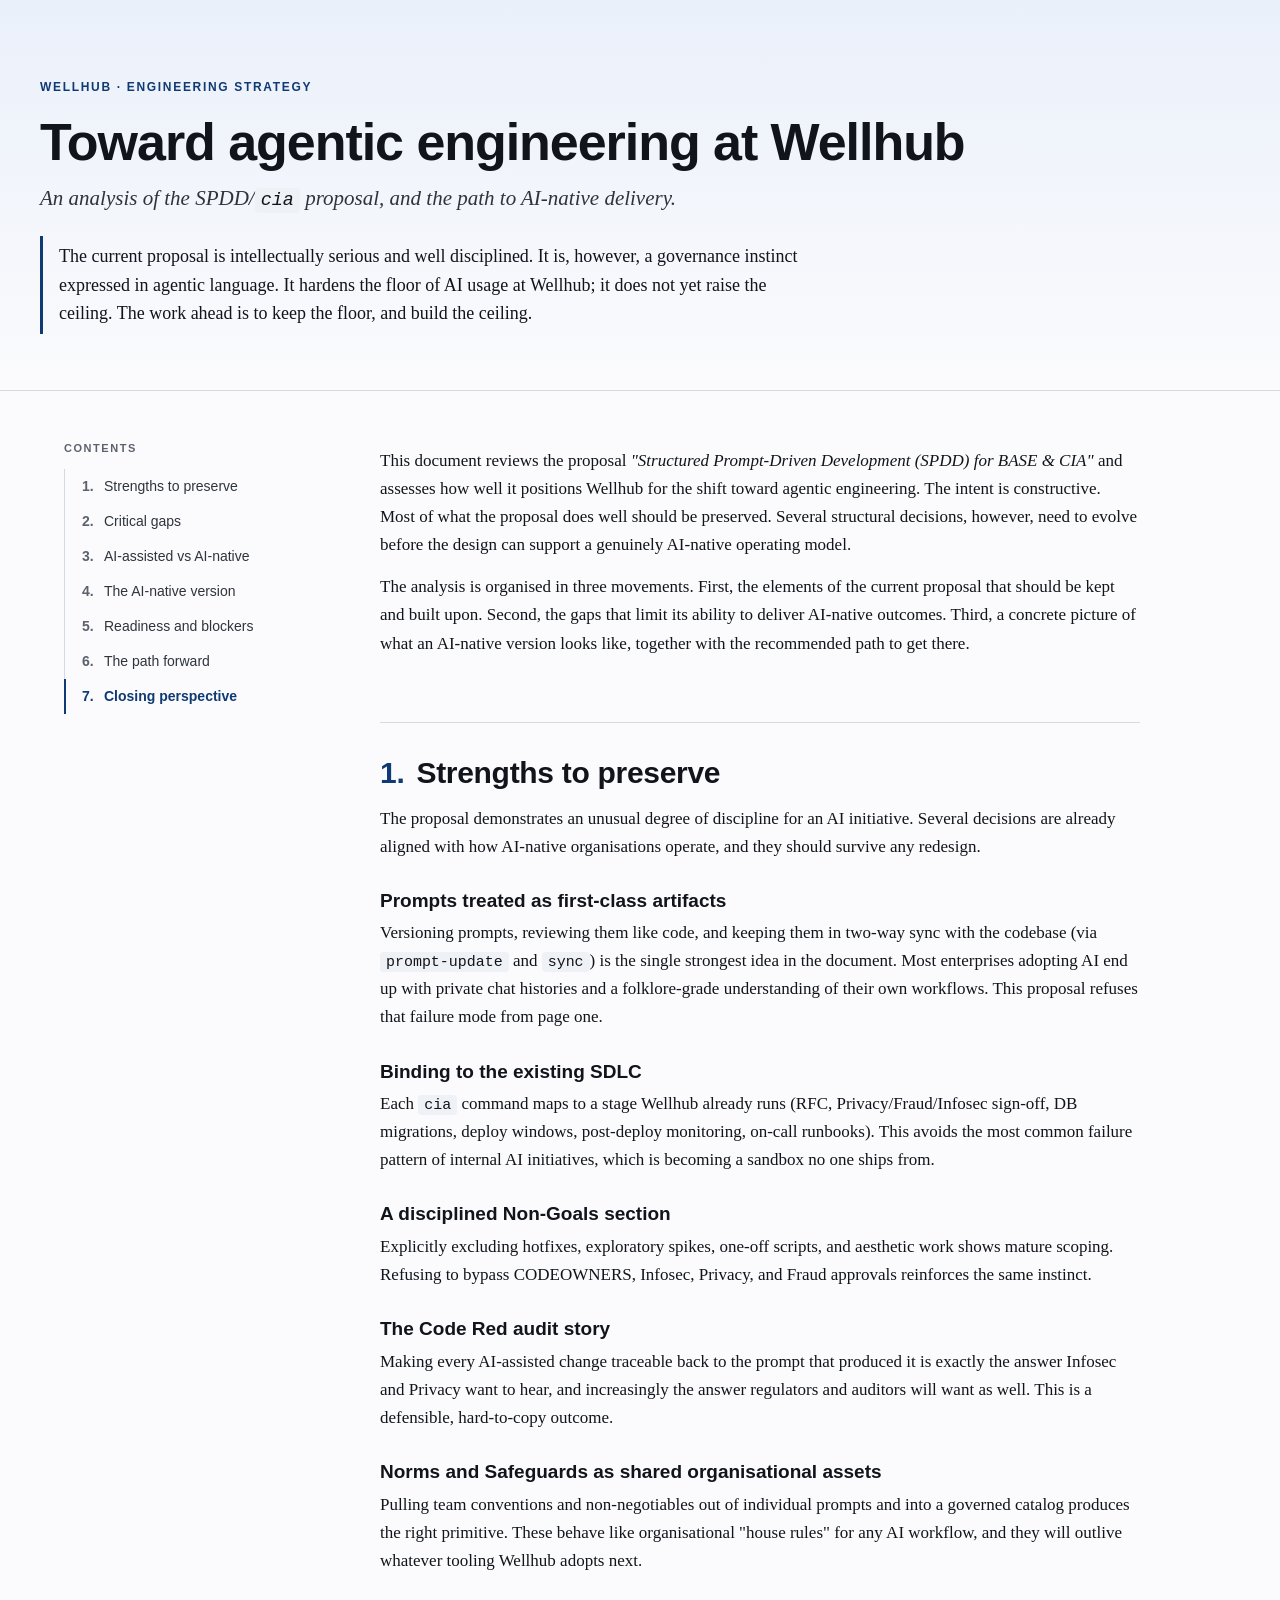
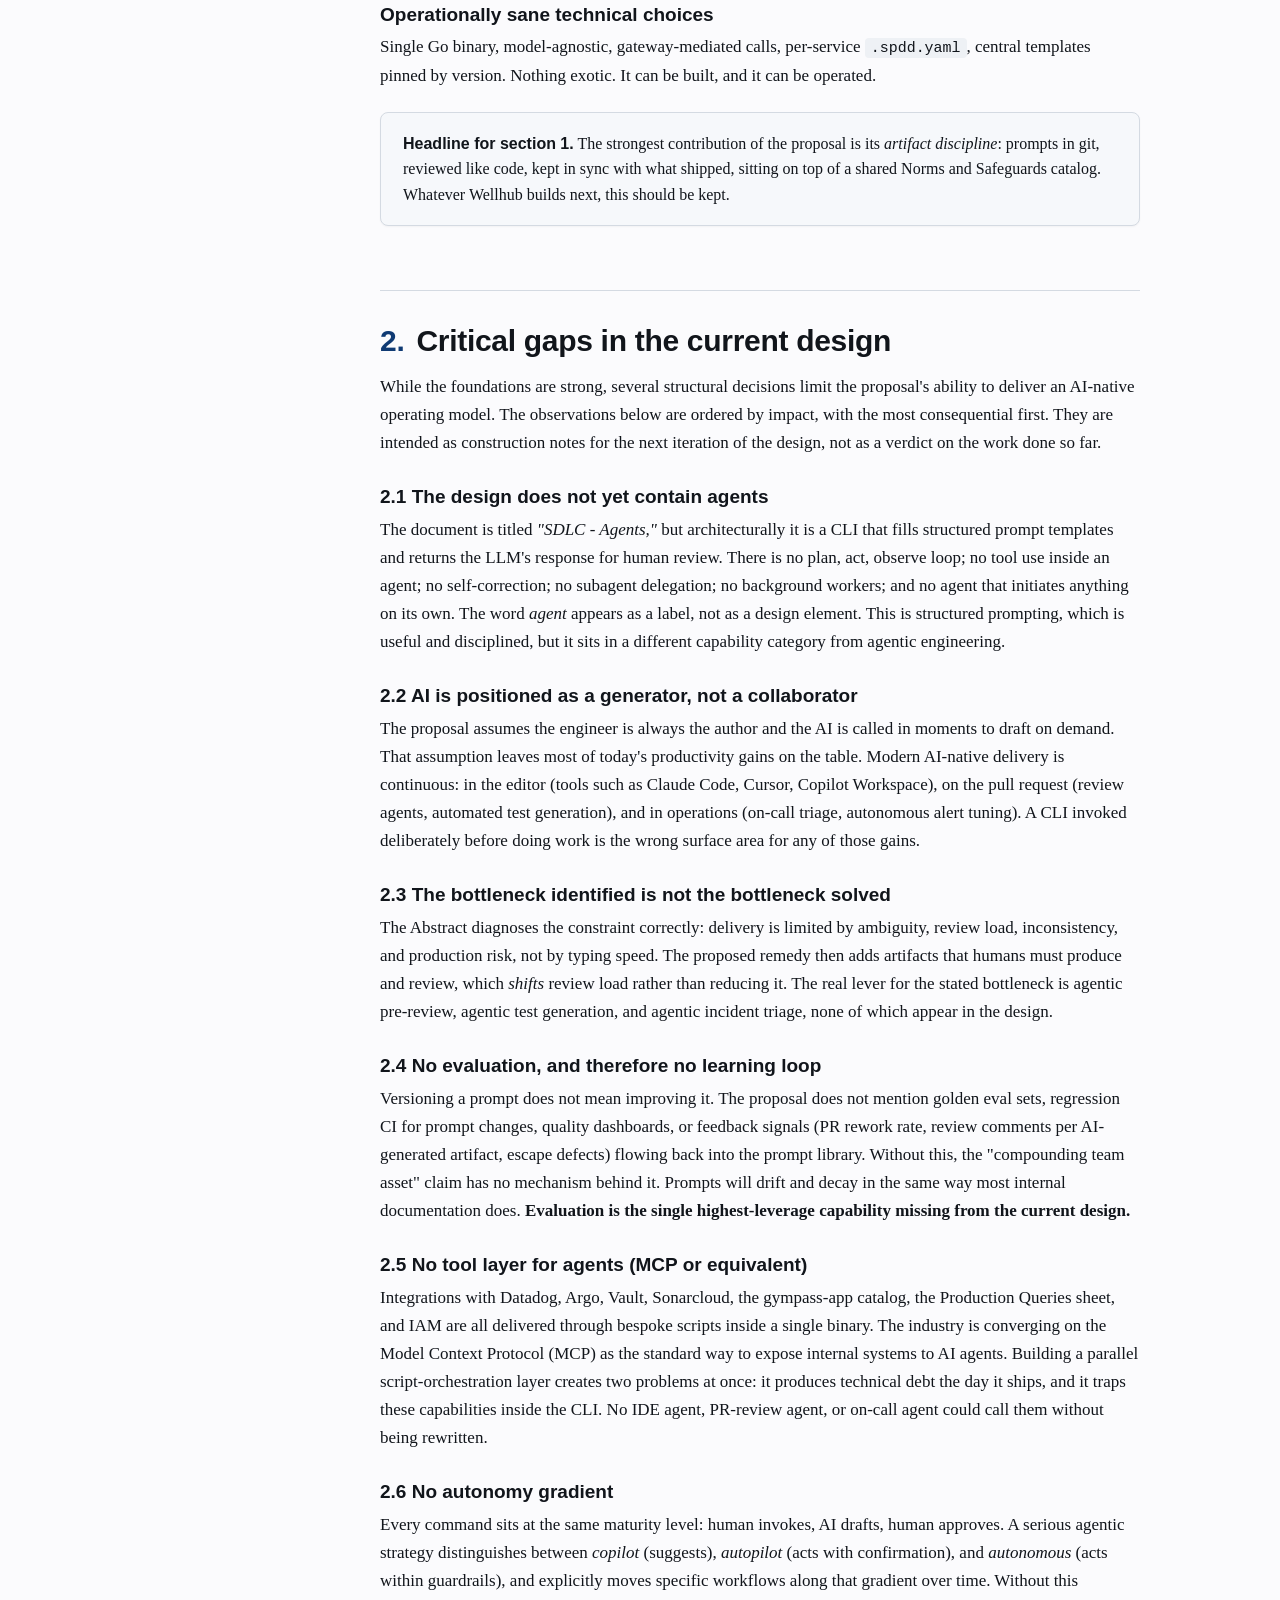
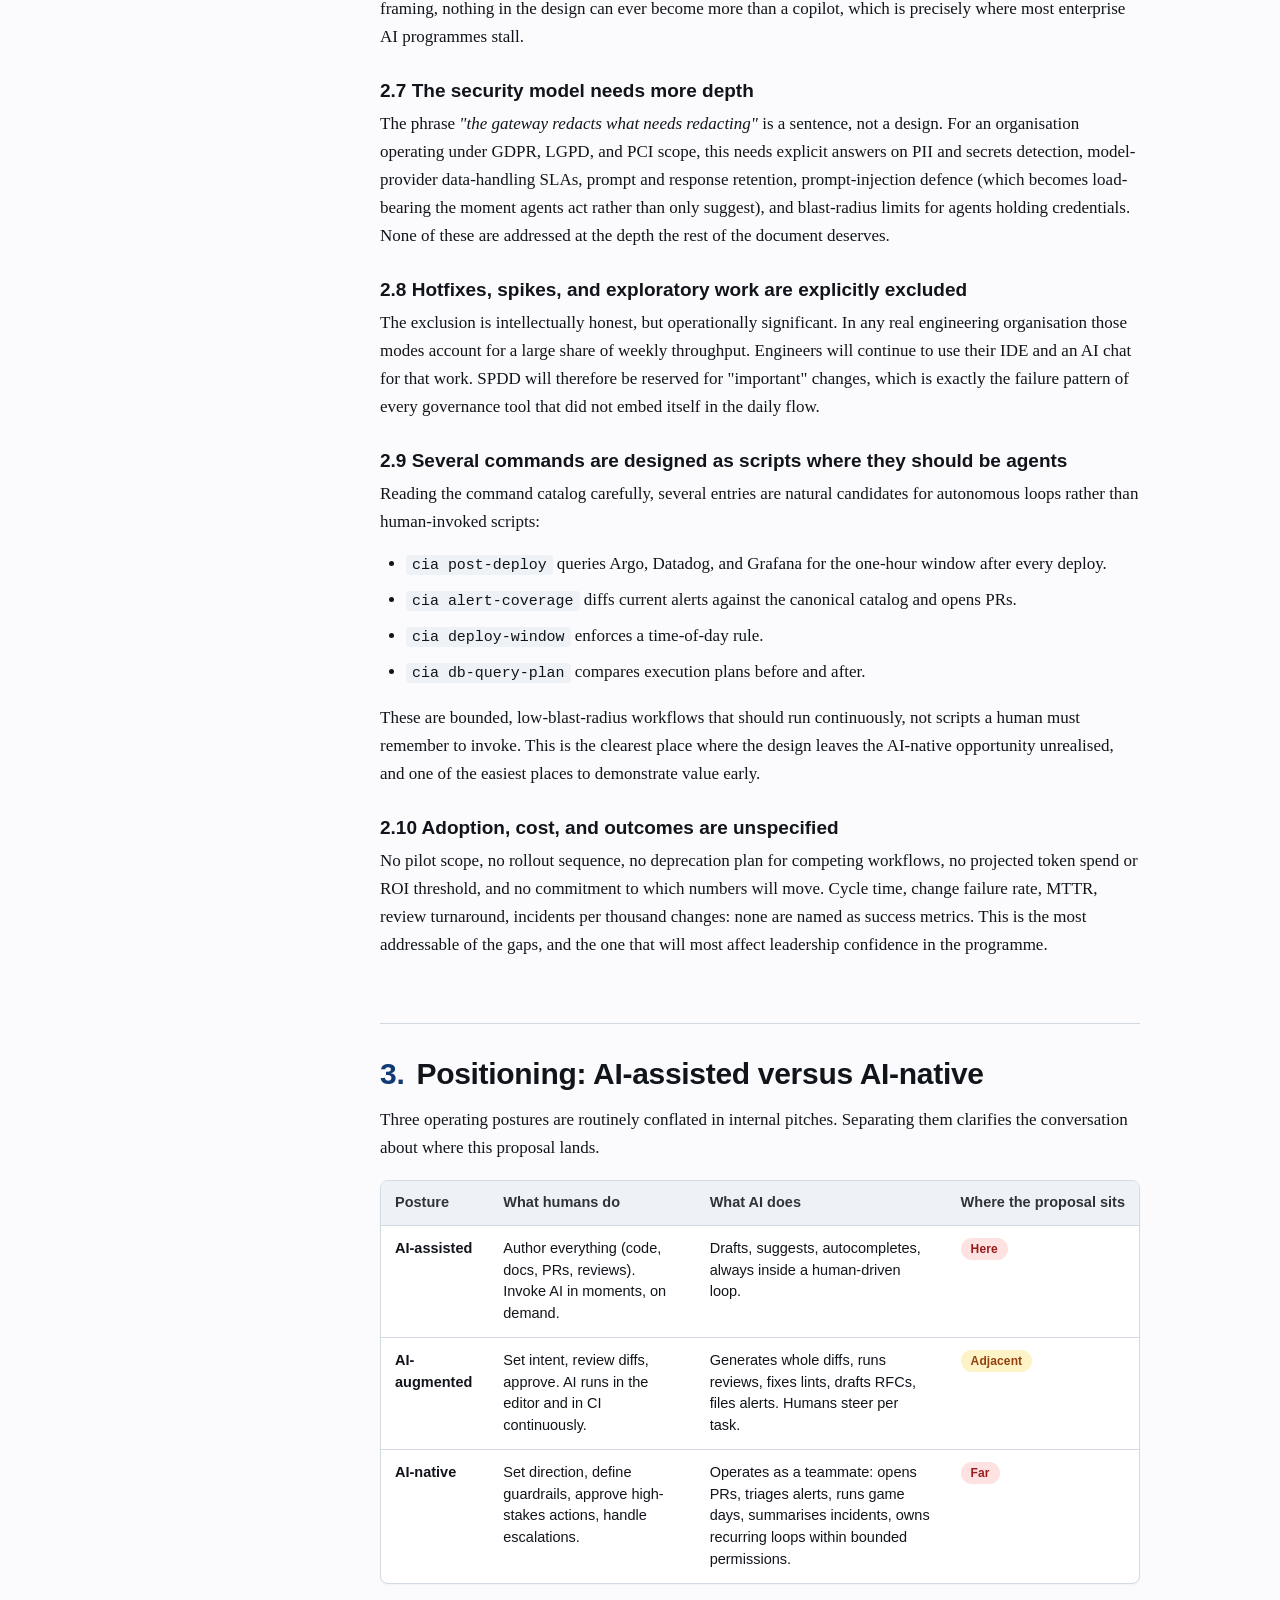
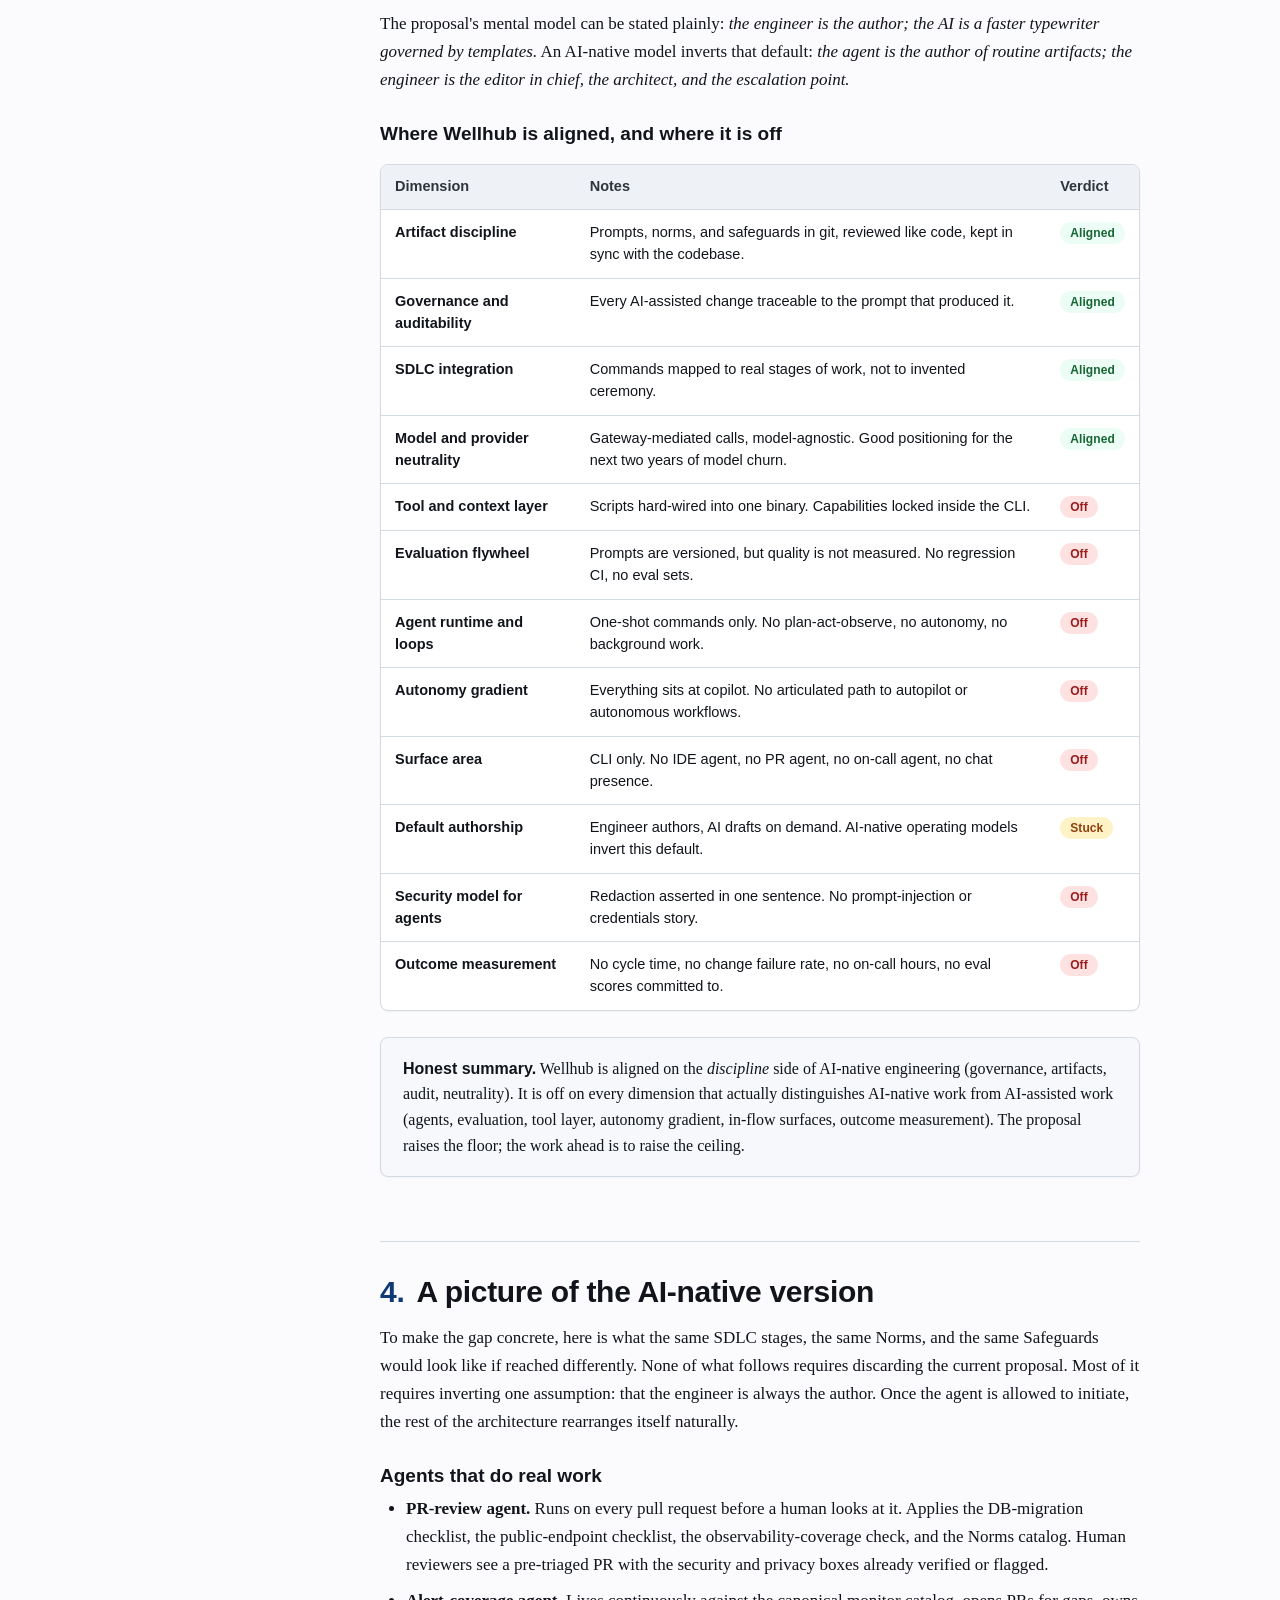
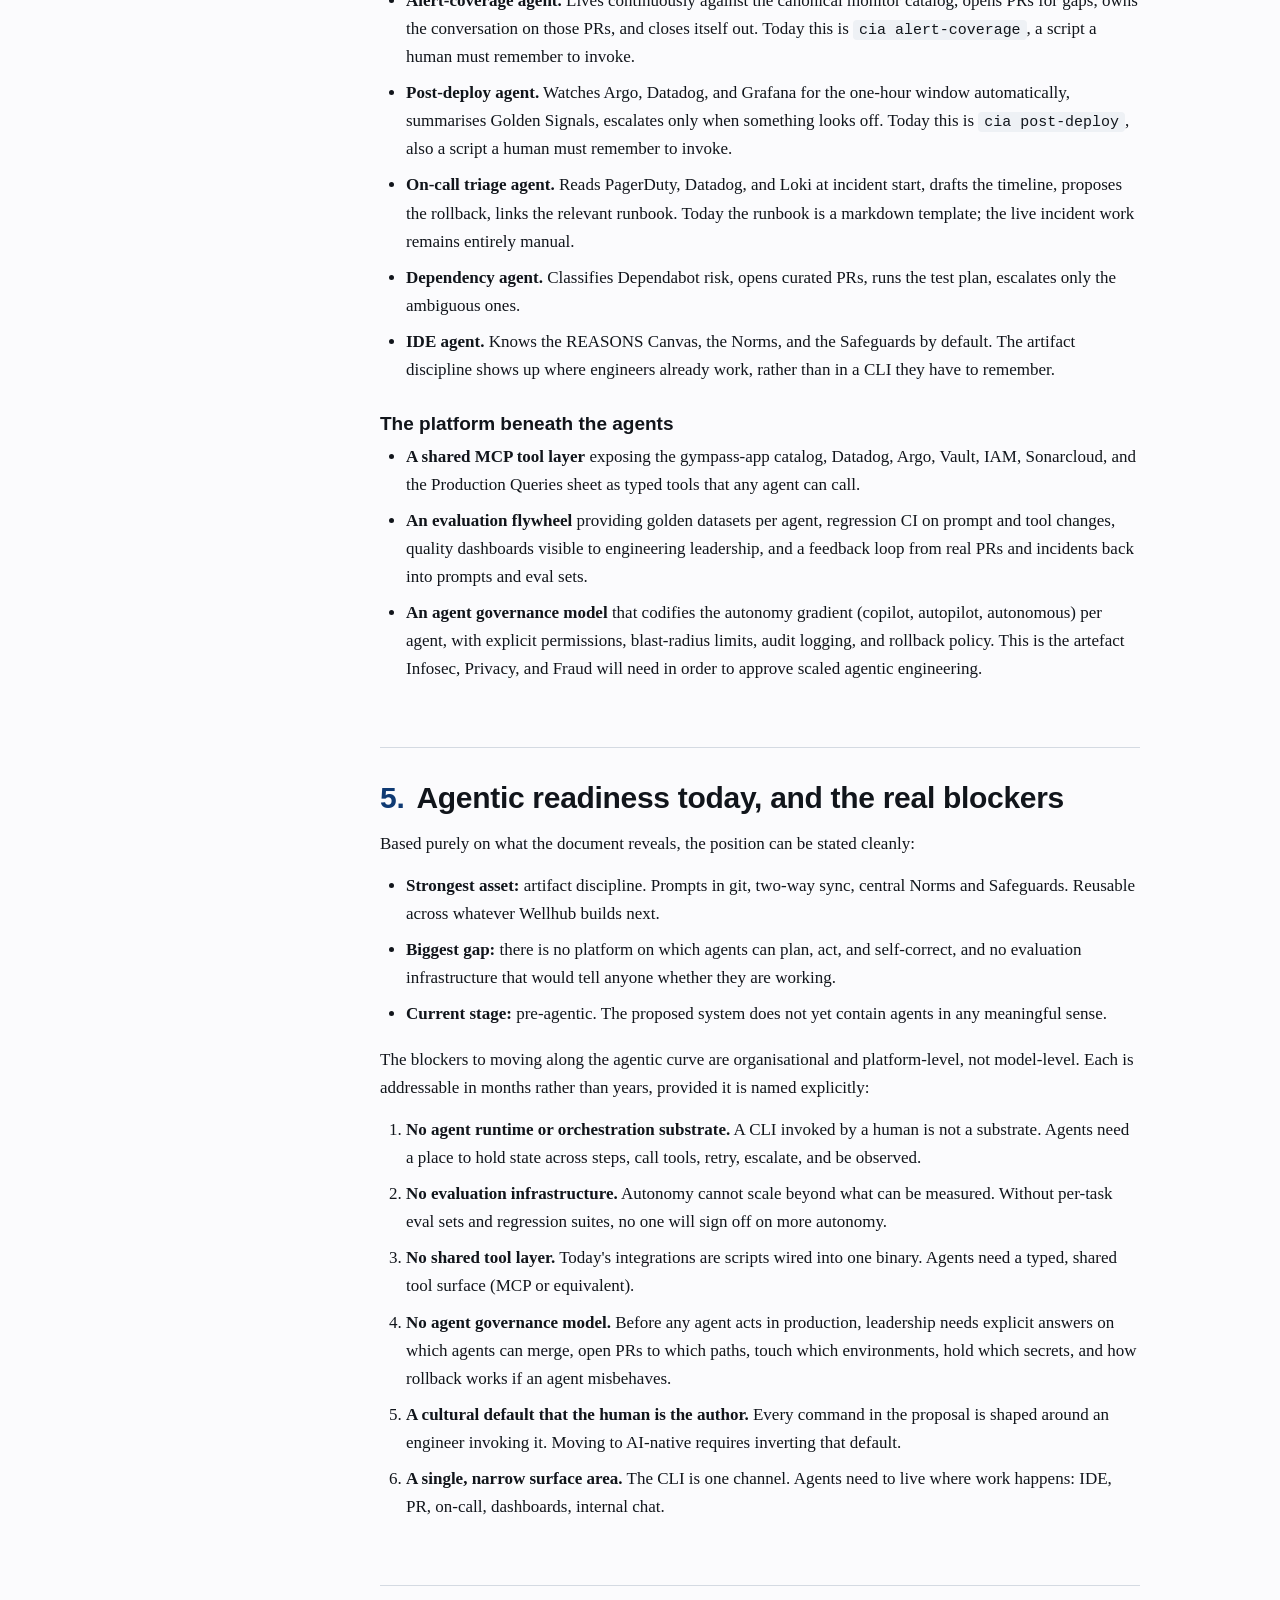
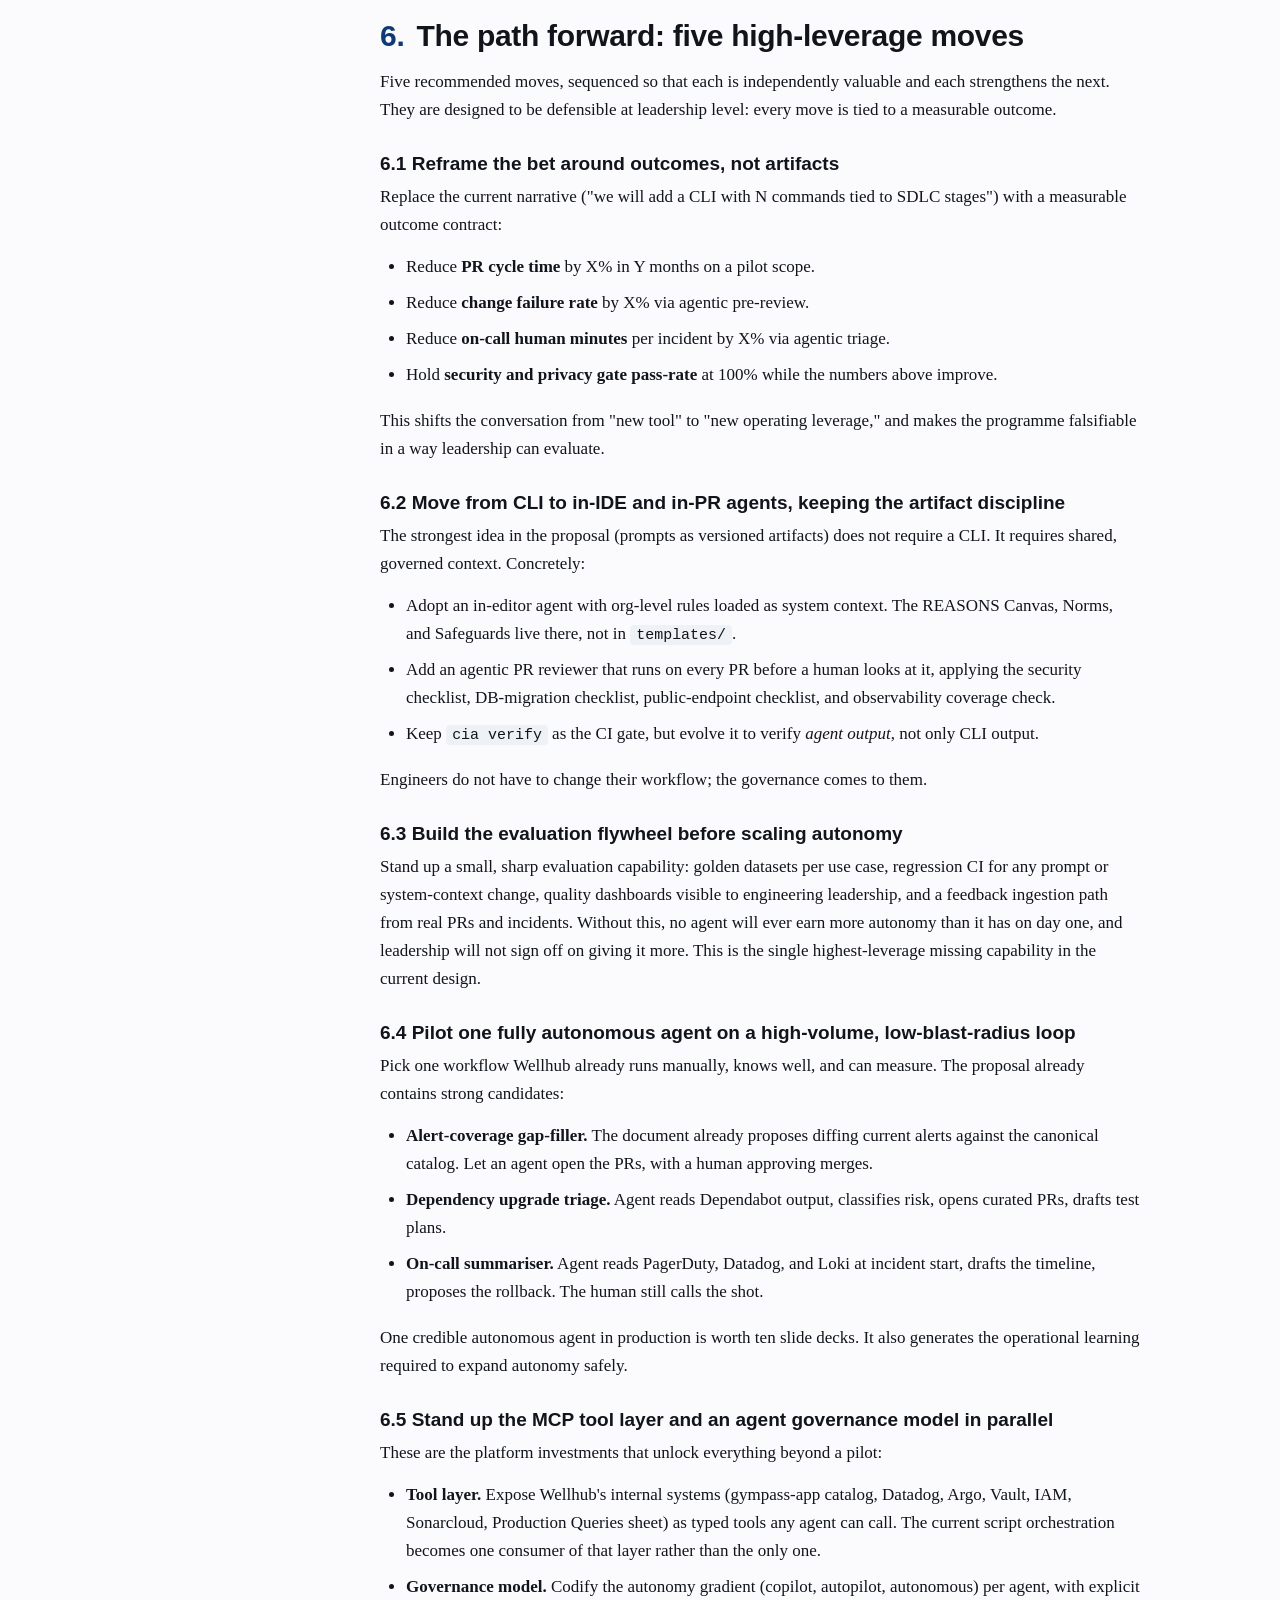
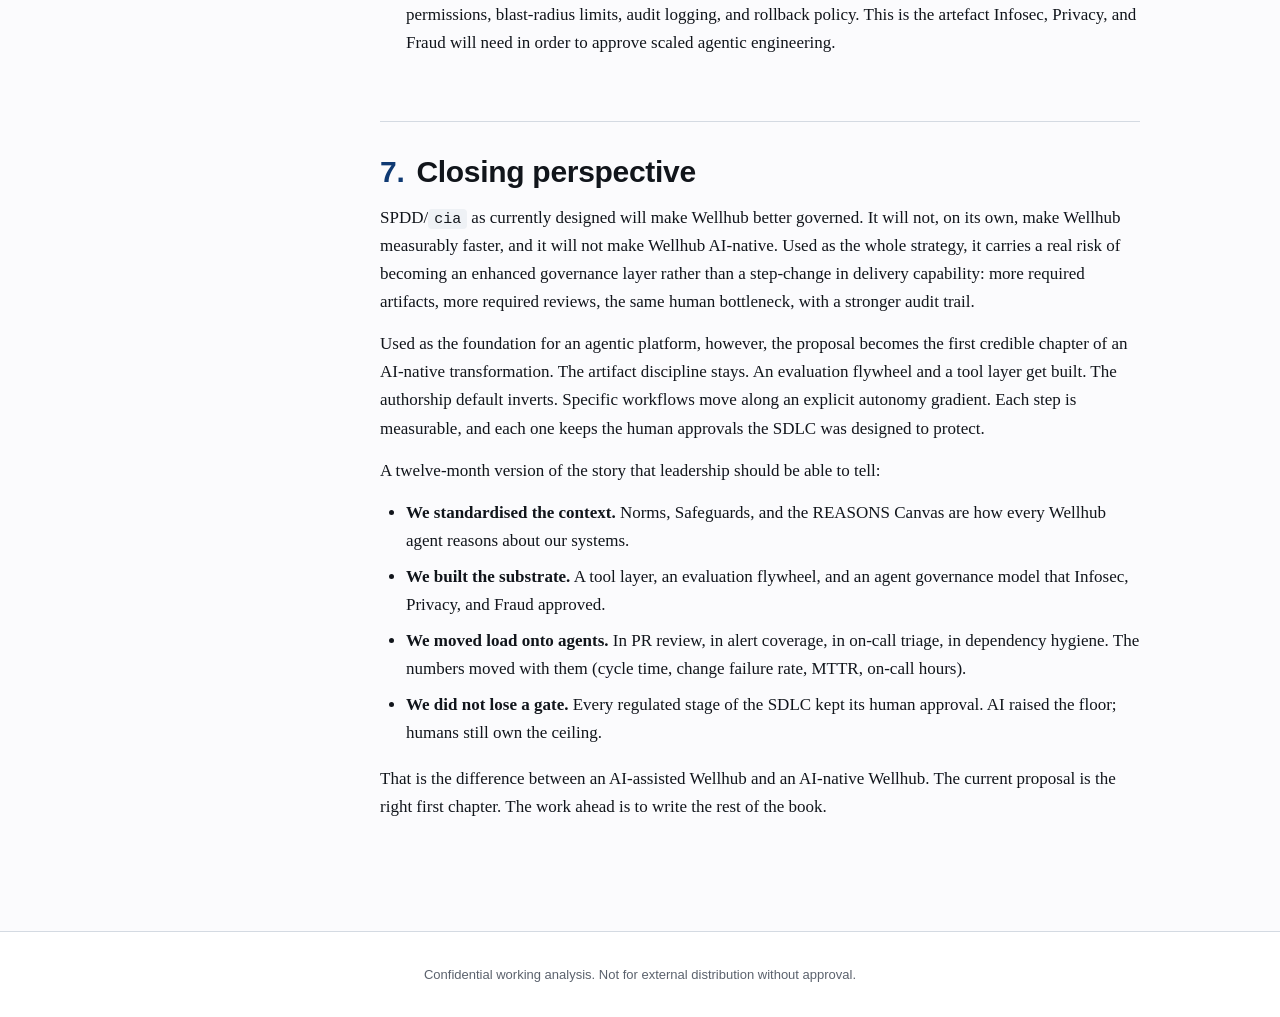
==== index.html @ 670df91a "Initial site: Wellhub SPDD analysis web version Single-page site with sticky TOC, colored verdict pi" ====
<!doctype html>
<html lang="en">
<head>
<meta charset="utf-8">
<meta name="viewport" content="width=device-width,initial-scale=1">
<title>Toward agentic engineering at Wellhub</title>
<meta name="description" content="An analysis of the SPDD/cia proposal and the path to AI-native delivery at Wellhub.">
<meta name="robots" content="noindex, nofollow">
<link rel="stylesheet" href="assets/styles.css">
</head>
<body>

<header class="hero">
  <div class="hero__inner">
    <span class="kicker">Wellhub  ·  Engineering strategy</span>
    <h1>Toward agentic engineering at Wellhub</h1>
    <p class="hero__subtitle">An analysis of the SPDD/<code>cia</code> proposal, and the path to AI-native delivery.</p>
    <p class="hero__lede">The current proposal is intellectually serious and well disciplined. It is, however, a governance instinct expressed in agentic language. It hardens the floor of AI usage at Wellhub; it does not yet raise the ceiling. The work ahead is to keep the floor, and build the ceiling.</p>
  </div>
</header>

<div class="layout">

  <!-- ============ Sticky TOC ============ -->
  <nav class="toc" aria-label="Table of contents">
    <p class="toc__title">Contents</p>
    <ol>
      <li><a href="#strengths"><span class="toc__num">1.</span>Strengths to preserve</a></li>
      <li><a href="#gaps"><span class="toc__num">2.</span>Critical gaps</a></li>
      <li><a href="#positioning"><span class="toc__num">3.</span>AI-assisted vs AI-native</a></li>
      <li><a href="#picture"><span class="toc__num">4.</span>The AI-native version</a></li>
      <li><a href="#readiness"><span class="toc__num">5.</span>Readiness and blockers</a></li>
      <li><a href="#path"><span class="toc__num">6.</span>The path forward</a></li>
      <li><a href="#closing"><span class="toc__num">7.</span>Closing perspective</a></li>
    </ol>
  </nav>

  <!-- ============ Main content ============ -->
  <main class="content">

    <section id="intro">
      <p>This document reviews the proposal <em>"Structured Prompt-Driven Development (SPDD) for BASE &amp; CIA"</em> and assesses how well it positions Wellhub for the shift toward agentic engineering. The intent is constructive. Most of what the proposal does well should be preserved. Several structural decisions, however, need to evolve before the design can support a genuinely AI-native operating model.</p>
      <p>The analysis is organised in three movements. First, the elements of the current proposal that should be kept and built upon. Second, the gaps that limit its ability to deliver AI-native outcomes. Third, a concrete picture of what an AI-native version looks like, together with the recommended path to get there.</p>
    </section>

    <!-- 1 -->
    <section id="strengths">
      <h2><span class="section-num">1.</span>Strengths to preserve</h2>
      <p>The proposal demonstrates an unusual degree of discipline for an AI initiative. Several decisions are already aligned with how AI-native organisations operate, and they should survive any redesign.</p>

      <h3>Prompts treated as first-class artifacts</h3>
      <p>Versioning prompts, reviewing them like code, and keeping them in two-way sync with the codebase (via <code>prompt-update</code> and <code>sync</code>) is the single strongest idea in the document. Most enterprises adopting AI end up with private chat histories and a folklore-grade understanding of their own workflows. This proposal refuses that failure mode from page one.</p>

      <h3>Binding to the existing SDLC</h3>
      <p>Each <code>cia</code> command maps to a stage Wellhub already runs (RFC, Privacy/Fraud/Infosec sign-off, DB migrations, deploy windows, post-deploy monitoring, on-call runbooks). This avoids the most common failure pattern of internal AI initiatives, which is becoming a sandbox no one ships from.</p>

      <h3>A disciplined Non-Goals section</h3>
      <p>Explicitly excluding hotfixes, exploratory spikes, one-off scripts, and aesthetic work shows mature scoping. Refusing to bypass CODEOWNERS, Infosec, Privacy, and Fraud approvals reinforces the same instinct.</p>

      <h3>The Code Red audit story</h3>
      <p>Making every AI-assisted change traceable back to the prompt that produced it is exactly the answer Infosec and Privacy want to hear, and increasingly the answer regulators and auditors will want as well. This is a defensible, hard-to-copy outcome.</p>

      <h3>Norms and Safeguards as shared organisational assets</h3>
      <p>Pulling team conventions and non-negotiables out of individual prompts and into a governed catalog produces the right primitive. These behave like organisational "house rules" for any AI workflow, and they will outlive whatever tooling Wellhub adopts next.</p>

      <h3>Operationally sane technical choices</h3>
      <p>Single Go binary, model-agnostic, gateway-mediated calls, per-service <code>.spdd.yaml</code>, central templates pinned by version. Nothing exotic. It can be built, and it can be operated.</p>

      <div class="callout">
        <span class="callout-head">Headline for section 1.</span>
        The strongest contribution of the proposal is its <em>artifact discipline</em>: prompts in git, reviewed like code, kept in sync with what shipped, sitting on top of a shared Norms and Safeguards catalog. Whatever Wellhub builds next, this should be kept.
      </div>
    </section>

    <!-- 2 -->
    <section id="gaps">
      <h2><span class="section-num">2.</span>Critical gaps in the current design</h2>
      <p>While the foundations are strong, several structural decisions limit the proposal's ability to deliver an AI-native operating model. The observations below are ordered by impact, with the most consequential first. They are intended as construction notes for the next iteration of the design, not as a verdict on the work done so far.</p>

      <h3>2.1  The design does not yet contain agents</h3>
      <p>The document is titled <em>"SDLC - Agents,"</em> but architecturally it is a CLI that fills structured prompt templates and returns the LLM's response for human review. There is no plan, act, observe loop; no tool use inside an agent; no self-correction; no subagent delegation; no background workers; and no agent that initiates anything on its own. The word <em>agent</em> appears as a label, not as a design element. This is structured prompting, which is useful and disciplined, but it sits in a different capability category from agentic engineering.</p>

      <h3>2.2  AI is positioned as a generator, not a collaborator</h3>
      <p>The proposal assumes the engineer is always the author and the AI is called in moments to draft on demand. That assumption leaves most of today's productivity gains on the table. Modern AI-native delivery is continuous: in the editor (tools such as Claude Code, Cursor, Copilot Workspace), on the pull request (review agents, automated test generation), and in operations (on-call triage, autonomous alert tuning). A CLI invoked deliberately before doing work is the wrong surface area for any of those gains.</p>

      <h3>2.3  The bottleneck identified is not the bottleneck solved</h3>
      <p>The Abstract diagnoses the constraint correctly: delivery is limited by ambiguity, review load, inconsistency, and production risk, not by typing speed. The proposed remedy then adds artifacts that humans must produce and review, which <em>shifts</em> review load rather than reducing it. The real lever for the stated bottleneck is agentic pre-review, agentic test generation, and agentic incident triage, none of which appear in the design.</p>

      <h3>2.4  No evaluation, and therefore no learning loop</h3>
      <p>Versioning a prompt does not mean improving it. The proposal does not mention golden eval sets, regression CI for prompt changes, quality dashboards, or feedback signals (PR rework rate, review comments per AI-generated artifact, escape defects) flowing back into the prompt library. Without this, the "compounding team asset" claim has no mechanism behind it. Prompts will drift and decay in the same way most internal documentation does. <strong>Evaluation is the single highest-leverage capability missing from the current design.</strong></p>

      <h3>2.5  No tool layer for agents (MCP or equivalent)</h3>
      <p>Integrations with Datadog, Argo, Vault, Sonarcloud, the gympass-app catalog, the Production Queries sheet, and IAM are all delivered through bespoke scripts inside a single binary. The industry is converging on the Model Context Protocol (MCP) as the standard way to expose internal systems to AI agents. Building a parallel script-orchestration layer creates two problems at once: it produces technical debt the day it ships, and it traps these capabilities inside the CLI. No IDE agent, PR-review agent, or on-call agent could call them without being rewritten.</p>

      <h3>2.6  No autonomy gradient</h3>
      <p>Every command sits at the same maturity level: human invokes, AI drafts, human approves. A serious agentic strategy distinguishes between <em>copilot</em> (suggests), <em>autopilot</em> (acts with confirmation), and <em>autonomous</em> (acts within guardrails), and explicitly moves specific workflows along that gradient over time. Without this framing, nothing in the design can ever become more than a copilot, which is precisely where most enterprise AI programmes stall.</p>

      <h3>2.7  The security model needs more depth</h3>
      <p>The phrase <em>"the gateway redacts what needs redacting"</em> is a sentence, not a design. For an organisation operating under GDPR, LGPD, and PCI scope, this needs explicit answers on PII and secrets detection, model-provider data-handling SLAs, prompt and response retention, prompt-injection defence (which becomes load-bearing the moment agents act rather than only suggest), and blast-radius limits for agents holding credentials. None of these are addressed at the depth the rest of the document deserves.</p>

      <h3>2.8  Hotfixes, spikes, and exploratory work are explicitly excluded</h3>
      <p>The exclusion is intellectually honest, but operationally significant. In any real engineering organisation those modes account for a large share of weekly throughput. Engineers will continue to use their IDE and an AI chat for that work. SPDD will therefore be reserved for "important" changes, which is exactly the failure pattern of every governance tool that did not embed itself in the daily flow.</p>

      <h3>2.9  Several commands are designed as scripts where they should be agents</h3>
      <p>Reading the command catalog carefully, several entries are natural candidates for autonomous loops rather than human-invoked scripts:</p>
      <ul>
        <li><code>cia post-deploy</code> queries Argo, Datadog, and Grafana for the one-hour window after every deploy.</li>
        <li><code>cia alert-coverage</code> diffs current alerts against the canonical catalog and opens PRs.</li>
        <li><code>cia deploy-window</code> enforces a time-of-day rule.</li>
        <li><code>cia db-query-plan</code> compares execution plans before and after.</li>
      </ul>
      <p>These are bounded, low-blast-radius workflows that should run continuously, not scripts a human must remember to invoke. This is the clearest place where the design leaves the AI-native opportunity unrealised, and one of the easiest places to demonstrate value early.</p>

      <h3>2.10  Adoption, cost, and outcomes are unspecified</h3>
      <p>No pilot scope, no rollout sequence, no deprecation plan for competing workflows, no projected token spend or ROI threshold, and no commitment to which numbers will move. Cycle time, change failure rate, MTTR, review turnaround, incidents per thousand changes: none are named as success metrics. This is the most addressable of the gaps, and the one that will most affect leadership confidence in the programme.</p>
    </section>

    <!-- 3 -->
    <section id="positioning">
      <h2><span class="section-num">3.</span>Positioning: AI-assisted versus AI-native</h2>
      <p>Three operating postures are routinely conflated in internal pitches. Separating them clarifies the conversation about where this proposal lands.</p>

      <div class="table-wrap">
      <table>
        <thead>
          <tr>
            <th>Posture</th>
            <th>What humans do</th>
            <th>What AI does</th>
            <th>Where the proposal sits</th>
          </tr>
        </thead>
        <tbody>
          <tr>
            <td><strong>AI-assisted</strong></td>
            <td>Author everything (code, docs, PRs, reviews). Invoke AI in moments, on demand.</td>
            <td>Drafts, suggests, autocompletes, always inside a human-driven loop.</td>
            <td><span class="pill bad">Here</span></td>
          </tr>
          <tr>
            <td><strong>AI-augmented</strong></td>
            <td>Set intent, review diffs, approve. AI runs in the editor and in CI continuously.</td>
            <td>Generates whole diffs, runs reviews, fixes lints, drafts RFCs, files alerts. Humans steer per task.</td>
            <td><span class="pill warn">Adjacent</span></td>
          </tr>
          <tr>
            <td><strong>AI-native</strong></td>
            <td>Set direction, define guardrails, approve high-stakes actions, handle escalations.</td>
            <td>Operates as a teammate: opens PRs, triages alerts, runs game days, summarises incidents, owns recurring loops within bounded permissions.</td>
            <td><span class="pill bad">Far</span></td>
          </tr>
        </tbody>
      </table>
      </div>

      <p>The proposal's mental model can be stated plainly: <em>the engineer is the author; the AI is a faster typewriter governed by templates.</em> An AI-native model inverts that default: <em>the agent is the author of routine artifacts; the engineer is the editor in chief, the architect, and the escalation point.</em></p>

      <h3>Where Wellhub is aligned, and where it is off</h3>

      <div class="table-wrap">
      <table>
        <thead>
          <tr>
            <th>Dimension</th>
            <th>Notes</th>
            <th>Verdict</th>
          </tr>
        </thead>
        <tbody>
          <tr><td><strong>Artifact discipline</strong></td><td>Prompts, norms, and safeguards in git, reviewed like code, kept in sync with the codebase.</td><td><span class="pill good">Aligned</span></td></tr>
          <tr><td><strong>Governance and auditability</strong></td><td>Every AI-assisted change traceable to the prompt that produced it.</td><td><span class="pill good">Aligned</span></td></tr>
          <tr><td><strong>SDLC integration</strong></td><td>Commands mapped to real stages of work, not to invented ceremony.</td><td><span class="pill good">Aligned</span></td></tr>
          <tr><td><strong>Model and provider neutrality</strong></td><td>Gateway-mediated calls, model-agnostic. Good positioning for the next two years of model churn.</td><td><span class="pill good">Aligned</span></td></tr>
          <tr><td><strong>Tool and context layer</strong></td><td>Scripts hard-wired into one binary. Capabilities locked inside the CLI.</td><td><span class="pill bad">Off</span></td></tr>
          <tr><td><strong>Evaluation flywheel</strong></td><td>Prompts are versioned, but quality is not measured. No regression CI, no eval sets.</td><td><span class="pill bad">Off</span></td></tr>
          <tr><td><strong>Agent runtime and loops</strong></td><td>One-shot commands only. No plan-act-observe, no autonomy, no background work.</td><td><span class="pill bad">Off</span></td></tr>
          <tr><td><strong>Autonomy gradient</strong></td><td>Everything sits at copilot. No articulated path to autopilot or autonomous workflows.</td><td><span class="pill bad">Off</span></td></tr>
          <tr><td><strong>Surface area</strong></td><td>CLI only. No IDE agent, no PR agent, no on-call agent, no chat presence.</td><td><span class="pill bad">Off</span></td></tr>
          <tr><td><strong>Default authorship</strong></td><td>Engineer authors, AI drafts on demand. AI-native operating models invert this default.</td><td><span class="pill warn">Stuck</span></td></tr>
          <tr><td><strong>Security model for agents</strong></td><td>Redaction asserted in one sentence. No prompt-injection or credentials story.</td><td><span class="pill bad">Off</span></td></tr>
          <tr><td><strong>Outcome measurement</strong></td><td>No cycle time, no change failure rate, no on-call hours, no eval scores committed to.</td><td><span class="pill bad">Off</span></td></tr>
        </tbody>
      </table>
      </div>

      <div class="callout">
        <span class="callout-head">Honest summary.</span>
        Wellhub is aligned on the <em>discipline</em> side of AI-native engineering (governance, artifacts, audit, neutrality). It is off on every dimension that actually distinguishes AI-native work from AI-assisted work (agents, evaluation, tool layer, autonomy gradient, in-flow surfaces, outcome measurement). The proposal raises the floor; the work ahead is to raise the ceiling.
      </div>
    </section>

    <!-- 4 -->
    <section id="picture">
      <h2><span class="section-num">4.</span>A picture of the AI-native version</h2>
      <p>To make the gap concrete, here is what the same SDLC stages, the same Norms, and the same Safeguards would look like if reached differently. None of what follows requires discarding the current proposal. Most of it requires inverting one assumption: that the engineer is always the author. Once the agent is allowed to initiate, the rest of the architecture rearranges itself naturally.</p>

      <h3>Agents that do real work</h3>
      <ul>
        <li><strong>PR-review agent.</strong> Runs on every pull request before a human looks at it. Applies the DB-migration checklist, the public-endpoint checklist, the observability-coverage check, and the Norms catalog. Human reviewers see a pre-triaged PR with the security and privacy boxes already verified or flagged.</li>
        <li><strong>Alert-coverage agent.</strong> Lives continuously against the canonical monitor catalog, opens PRs for gaps, owns the conversation on those PRs, and closes itself out. Today this is <code>cia alert-coverage</code>, a script a human must remember to invoke.</li>
        <li><strong>Post-deploy agent.</strong> Watches Argo, Datadog, and Grafana for the one-hour window automatically, summarises Golden Signals, escalates only when something looks off. Today this is <code>cia post-deploy</code>, also a script a human must remember to invoke.</li>
        <li><strong>On-call triage agent.</strong> Reads PagerDuty, Datadog, and Loki at incident start, drafts the timeline, proposes the rollback, links the relevant runbook. Today the runbook is a markdown template; the live incident work remains entirely manual.</li>
        <li><strong>Dependency agent.</strong> Classifies Dependabot risk, opens curated PRs, runs the test plan, escalates only the ambiguous ones.</li>
        <li><strong>IDE agent.</strong> Knows the REASONS Canvas, the Norms, and the Safeguards by default. The artifact discipline shows up where engineers already work, rather than in a CLI they have to remember.</li>
      </ul>

      <h3>The platform beneath the agents</h3>
      <ul>
        <li><strong>A shared MCP tool layer</strong> exposing the gympass-app catalog, Datadog, Argo, Vault, IAM, Sonarcloud, and the Production Queries sheet as typed tools that any agent can call.</li>
        <li><strong>An evaluation flywheel</strong> providing golden datasets per agent, regression CI on prompt and tool changes, quality dashboards visible to engineering leadership, and a feedback loop from real PRs and incidents back into prompts and eval sets.</li>
        <li><strong>An agent governance model</strong> that codifies the autonomy gradient (copilot, autopilot, autonomous) per agent, with explicit permissions, blast-radius limits, audit logging, and rollback policy. This is the artefact Infosec, Privacy, and Fraud will need in order to approve scaled agentic engineering.</li>
      </ul>
    </section>

    <!-- 5 -->
    <section id="readiness">
      <h2><span class="section-num">5.</span>Agentic readiness today, and the real blockers</h2>
      <p>Based purely on what the document reveals, the position can be stated cleanly:</p>
      <ul>
        <li><strong>Strongest asset:</strong> artifact discipline. Prompts in git, two-way sync, central Norms and Safeguards. Reusable across whatever Wellhub builds next.</li>
        <li><strong>Biggest gap:</strong> there is no platform on which agents can plan, act, and self-correct, and no evaluation infrastructure that would tell anyone whether they are working.</li>
        <li><strong>Current stage:</strong> pre-agentic. The proposed system does not yet contain agents in any meaningful sense.</li>
      </ul>
      <p>The blockers to moving along the agentic curve are organisational and platform-level, not model-level. Each is addressable in months rather than years, provided it is named explicitly:</p>
      <ol>
        <li><strong>No agent runtime or orchestration substrate.</strong> A CLI invoked by a human is not a substrate. Agents need a place to hold state across steps, call tools, retry, escalate, and be observed.</li>
        <li><strong>No evaluation infrastructure.</strong> Autonomy cannot scale beyond what can be measured. Without per-task eval sets and regression suites, no one will sign off on more autonomy.</li>
        <li><strong>No shared tool layer.</strong> Today's integrations are scripts wired into one binary. Agents need a typed, shared tool surface (MCP or equivalent).</li>
        <li><strong>No agent governance model.</strong> Before any agent acts in production, leadership needs explicit answers on which agents can merge, open PRs to which paths, touch which environments, hold which secrets, and how rollback works if an agent misbehaves.</li>
        <li><strong>A cultural default that the human is the author.</strong> Every command in the proposal is shaped around an engineer invoking it. Moving to AI-native requires inverting that default.</li>
        <li><strong>A single, narrow surface area.</strong> The CLI is one channel. Agents need to live where work happens: IDE, PR, on-call, dashboards, internal chat.</li>
      </ol>
    </section>

    <!-- 6 -->
    <section id="path">
      <h2><span class="section-num">6.</span>The path forward: five high-leverage moves</h2>
      <p>Five recommended moves, sequenced so that each is independently valuable and each strengthens the next. They are designed to be defensible at leadership level: every move is tied to a measurable outcome.</p>

      <h3>6.1  Reframe the bet around outcomes, not artifacts</h3>
      <p>Replace the current narrative ("we will add a CLI with N commands tied to SDLC stages") with a measurable outcome contract:</p>
      <ul>
        <li>Reduce <strong>PR cycle time</strong> by X% in Y months on a pilot scope.</li>
        <li>Reduce <strong>change failure rate</strong> by X% via agentic pre-review.</li>
        <li>Reduce <strong>on-call human minutes</strong> per incident by X% via agentic triage.</li>
        <li>Hold <strong>security and privacy gate pass-rate</strong> at 100% while the numbers above improve.</li>
      </ul>
      <p>This shifts the conversation from "new tool" to "new operating leverage," and makes the programme falsifiable in a way leadership can evaluate.</p>

      <h3>6.2  Move from CLI to in-IDE and in-PR agents, keeping the artifact discipline</h3>
      <p>The strongest idea in the proposal (prompts as versioned artifacts) does not require a CLI. It requires shared, governed context. Concretely:</p>
      <ul>
        <li>Adopt an in-editor agent with org-level rules loaded as system context. The REASONS Canvas, Norms, and Safeguards live there, not in <code>templates/</code>.</li>
        <li>Add an agentic PR reviewer that runs on every PR before a human looks at it, applying the security checklist, DB-migration checklist, public-endpoint checklist, and observability coverage check.</li>
        <li>Keep <code>cia verify</code> as the CI gate, but evolve it to verify <em>agent output</em>, not only CLI output.</li>
      </ul>
      <p>Engineers do not have to change their workflow; the governance comes to them.</p>

      <h3>6.3  Build the evaluation flywheel before scaling autonomy</h3>
      <p>Stand up a small, sharp evaluation capability: golden datasets per use case, regression CI for any prompt or system-context change, quality dashboards visible to engineering leadership, and a feedback ingestion path from real PRs and incidents. Without this, no agent will ever earn more autonomy than it has on day one, and leadership will not sign off on giving it more. This is the single highest-leverage missing capability in the current design.</p>

      <h3>6.4  Pilot one fully autonomous agent on a high-volume, low-blast-radius loop</h3>
      <p>Pick one workflow Wellhub already runs manually, knows well, and can measure. The proposal already contains strong candidates:</p>
      <ul>
        <li><strong>Alert-coverage gap-filler.</strong> The document already proposes diffing current alerts against the canonical catalog. Let an agent open the PRs, with a human approving merges.</li>
        <li><strong>Dependency upgrade triage.</strong> Agent reads Dependabot output, classifies risk, opens curated PRs, drafts test plans.</li>
        <li><strong>On-call summariser.</strong> Agent reads PagerDuty, Datadog, and Loki at incident start, drafts the timeline, proposes the rollback. The human still calls the shot.</li>
      </ul>
      <p>One credible autonomous agent in production is worth ten slide decks. It also generates the operational learning required to expand autonomy safely.</p>

      <h3>6.5  Stand up the MCP tool layer and an agent governance model in parallel</h3>
      <p>These are the platform investments that unlock everything beyond a pilot:</p>
      <ul>
        <li><strong>Tool layer.</strong> Expose Wellhub's internal systems (gympass-app catalog, Datadog, Argo, Vault, IAM, Sonarcloud, Production Queries sheet) as typed tools any agent can call. The current script orchestration becomes one consumer of that layer rather than the only one.</li>
        <li><strong>Governance model.</strong> Codify the autonomy gradient (copilot, autopilot, autonomous) per agent, with explicit permissions, blast-radius limits, audit logging, and rollback policy. This is the artefact Infosec, Privacy, and Fraud will need in order to approve scaled agentic engineering.</li>
      </ul>
    </section>

    <!-- 7 -->
    <section id="closing">
      <h2><span class="section-num">7.</span>Closing perspective</h2>
      <p>SPDD/<code>cia</code> as currently designed will make Wellhub better governed. It will not, on its own, make Wellhub measurably faster, and it will not make Wellhub AI-native. Used as the whole strategy, it carries a real risk of becoming an enhanced governance layer rather than a step-change in delivery capability: more required artifacts, more required reviews, the same human bottleneck, with a stronger audit trail.</p>
      <p>Used as the foundation for an agentic platform, however, the proposal becomes the first credible chapter of an AI-native transformation. The artifact discipline stays. An evaluation flywheel and a tool layer get built. The authorship default inverts. Specific workflows move along an explicit autonomy gradient. Each step is measurable, and each one keeps the human approvals the SDLC was designed to protect.</p>
      <p>A twelve-month version of the story that leadership should be able to tell:</p>
      <ul>
        <li><strong>We standardised the context.</strong> Norms, Safeguards, and the REASONS Canvas are how every Wellhub agent reasons about our systems.</li>
        <li><strong>We built the substrate.</strong> A tool layer, an evaluation flywheel, and an agent governance model that Infosec, Privacy, and Fraud approved.</li>
        <li><strong>We moved load onto agents.</strong> In PR review, in alert coverage, in on-call triage, in dependency hygiene. The numbers moved with them (cycle time, change failure rate, MTTR, on-call hours).</li>
        <li><strong>We did not lose a gate.</strong> Every regulated stage of the SDLC kept its human approval. AI raised the floor; humans still own the ceiling.</li>
      </ul>
      <p>That is the difference between an AI-assisted Wellhub and an AI-native Wellhub. The current proposal is the right first chapter. The work ahead is to write the rest of the book.</p>
    </section>

  </main>
</div>

<footer class="site-footer">
  <p>Confidential working analysis. Not for external distribution without approval.</p>
</footer>

<script src="assets/nav.js" defer></script>
</body>
</html>
---- assets/styles.css ----
/* ============================================================
   Wellhub SPDD analysis — screen-target stylesheet
   ============================================================ */

:root {
  --ink: #11151b;
  --ink-soft: #2f343c;
  --muted: #5b626d;
  --rule: #d4dae2;
  --rule-soft: #eef1f5;
  --accent: #0f3a73;
  --accent-soft: #eaf0fa;
  --accent-strong: #0b2c5a;
  --bg: #fbfbfd;
  --bg-card: #ffffff;
  --bg-callout: #f6f8fb;
  --good-bg: #ecfdf5; --good-fg: #166534;
  --warn-bg: #fef3c7; --warn-fg: #92400e;
  --bad-bg:  #fee2e2; --bad-fg:  #991b1b;
  --shadow-sm: 0 1px 2px rgba(17, 21, 27, 0.04);
  --shadow-md: 0 4px 18px rgba(17, 21, 27, 0.06);
}

@media (prefers-color-scheme: dark) {
  :root {
    --ink: #f1f3f6;
    --ink-soft: #c8cdd6;
    --muted: #8a92a0;
    --rule: #2a313c;
    --rule-soft: #1a1f28;
    --accent: #7aa7e6;
    --accent-soft: #16243c;
    --accent-strong: #a9c5ef;
    --bg: #0c0f14;
    --bg-card: #11161d;
    --bg-callout: #141a23;
    --good-bg: #102a1b; --good-fg: #6ee7b7;
    --warn-bg: #2a1f0a; --warn-fg: #fbbf24;
    --bad-bg:  #2a1213; --bad-fg:  #fca5a5;
    --shadow-md: 0 4px 24px rgba(0, 0, 0, 0.4);
  }
}

* { box-sizing: border-box; }

html { scroll-behavior: smooth; scroll-padding-top: 24px; }

body {
  margin: 0;
  background: var(--bg);
  color: var(--ink);
  font-family: "Charter", "Iowan Old Style", "Georgia", "Times New Roman", serif;
  font-size: 17px;
  line-height: 1.65;
  -webkit-font-smoothing: antialiased;
  text-rendering: optimizeLegibility;
}

h1, h2, h3, h4, nav, table, .kicker, .pill, .callout-head, code, .mono,
.hero__meta, .toc, .site-footer, button {
  font-family: -apple-system, BlinkMacSystemFont, "Inter", "Segoe UI",
               "Helvetica Neue", Arial, sans-serif;
}

a { color: var(--accent); text-decoration: none; }
a:hover { text-decoration: underline; text-decoration-thickness: 1.5px; text-underline-offset: 3px; }

code, .mono {
  font-family: ui-monospace, "SF Mono", Menlo, Consolas, monospace;
  font-size: 0.88em;
  background: var(--rule-soft);
  padding: 2px 6px;
  border-radius: 4px;
  color: var(--ink);
}

/* ---------------- Hero ---------------- */

.hero {
  background:
    linear-gradient(180deg, var(--accent-soft) 0%, transparent 100%);
  border-bottom: 1px solid var(--rule);
  padding: 72px 24px 56px;
}
.hero__inner {
  max-width: 1200px;
  margin: 0 auto;
}
.kicker {
  display: inline-block;
  font-size: 12px;
  text-transform: uppercase;
  letter-spacing: 0.14em;
  color: var(--accent);
  font-weight: 600;
  margin-bottom: 16px;
}
.hero h1 {
  font-family: -apple-system, BlinkMacSystemFont, "Inter", "Segoe UI", sans-serif;
  font-size: clamp(32px, 5vw, 52px);
  line-height: 1.08;
  letter-spacing: -0.02em;
  font-weight: 650;
  margin: 0 0 14px 0;
  color: var(--ink);
}
.hero__subtitle {
  font-size: clamp(17px, 2vw, 21px);
  color: var(--ink-soft);
  font-style: italic;
  max-width: 720px;
  margin: 0 0 22px 0;
  line-height: 1.4;
}
.hero__lede {
  max-width: 760px;
  font-size: 18px;
  line-height: 1.6;
  color: var(--ink);
  border-left: 3px solid var(--accent);
  padding: 6px 0 6px 16px;
  margin: 8px 0 0 0;
}

/* ---------------- Layout ---------------- */

.layout {
  display: grid;
  grid-template-columns: 260px minmax(0, 1fr);
  gap: 56px;
  max-width: 1200px;
  margin: 0 auto;
  padding: 48px 24px 96px;
}
@media (max-width: 900px) {
  .layout { grid-template-columns: 1fr; gap: 24px; padding: 24px 18px 64px; }
}

/* ---------------- Sticky TOC ---------------- */

.toc {
  position: sticky;
  top: 24px;
  align-self: start;
  font-size: 14px;
}
.toc__title {
  font-size: 11px;
  letter-spacing: 0.14em;
  text-transform: uppercase;
  color: var(--muted);
  font-weight: 600;
  margin: 0 0 12px 0;
}
.toc ol {
  list-style: none;
  padding: 0;
  margin: 0;
  border-left: 1px solid var(--rule);
}
.toc li { margin: 0; }
.toc a {
  display: block;
  padding: 8px 0 8px 16px;
  margin-left: -1px;
  color: var(--ink-soft);
  border-left: 2px solid transparent;
  transition: color 120ms, border-color 120ms;
  line-height: 1.35;
}
.toc a:hover {
  color: var(--ink);
  text-decoration: none;
  border-left-color: var(--rule);
}
.toc a.is-active {
  color: var(--accent);
  border-left-color: var(--accent);
  font-weight: 600;
}
.toc__num {
  display: inline-block;
  width: 22px;
  color: var(--muted);
  font-weight: 600;
}
.toc a.is-active .toc__num { color: var(--accent); }

@media (max-width: 900px) {
  .toc { position: static; padding-bottom: 8px; border-bottom: 1px solid var(--rule); }
  .toc ol { border-left: none; }
  .toc a { padding-left: 0; border-left: none; }
  .toc a.is-active { border-left: none; }
}

/* ---------------- Content ---------------- */

.content { max-width: 760px; }
.content > section { padding-top: 8px; }
.content > section + section {
  margin-top: 64px;
  padding-top: 32px;
  border-top: 1px solid var(--rule);
}
.content h2 {
  font-size: clamp(24px, 3vw, 30px);
  line-height: 1.2;
  letter-spacing: -0.01em;
  font-weight: 650;
  color: var(--ink);
  margin: 0 0 14px 0;
  scroll-margin-top: 24px;
}
.content h2 .section-num {
  display: inline-block;
  margin-right: 12px;
  color: var(--accent);
  font-weight: 600;
}
.content h3 {
  font-size: 19px;
  line-height: 1.3;
  font-weight: 650;
  color: var(--ink);
  margin: 28px 0 6px 0;
}
.content h4 {
  font-size: 15px;
  line-height: 1.35;
  font-weight: 650;
  color: var(--ink-soft);
  margin: 18px 0 6px 0;
  text-transform: none;
}
.content p { margin: 0 0 14px 0; }
.content ul, .content ol { margin: 0 0 18px 0; padding-left: 26px; }
.content li { margin-bottom: 8px; }
.content li > strong { color: var(--ink); }
.content em { color: var(--ink); }
.content strong { color: var(--ink); }

/* ---------------- Callouts ---------------- */

.callout {
  background: var(--bg-callout);
  border: 1px solid var(--rule);
  border-radius: 8px;
  padding: 18px 22px;
  margin: 22px 0;
  font-size: 16px;
  line-height: 1.6;
  box-shadow: var(--shadow-sm);
}
.callout-head {
  font-weight: 650;
  color: var(--ink);
}

/* ---------------- Tables ---------------- */

.table-wrap {
  overflow-x: auto;
  margin: 18px 0 26px 0;
  border: 1px solid var(--rule);
  border-radius: 8px;
  background: var(--bg-card);
  box-shadow: var(--shadow-sm);
}
table {
  width: 100%;
  border-collapse: collapse;
  font-size: 14.5px;
  font-family: -apple-system, BlinkMacSystemFont, "Inter", "Segoe UI", sans-serif;
}
thead th {
  background: var(--rule-soft);
  color: var(--ink-soft);
  text-align: left;
  font-weight: 600;
  padding: 10px 14px;
  border-bottom: 1px solid var(--rule);
  white-space: nowrap;
}
tbody td {
  padding: 12px 14px;
  border-bottom: 1px solid var(--rule);
  vertical-align: top;
  color: var(--ink);
  line-height: 1.5;
}
tbody tr:last-child td { border-bottom: none; }

.pill {
  display: inline-block;
  font-size: 12px;
  padding: 2px 10px;
  border-radius: 999px;
  font-weight: 650;
  letter-spacing: 0.01em;
}
.pill.good { background: var(--good-bg); color: var(--good-fg); }
.pill.warn { background: var(--warn-bg); color: var(--warn-fg); }
.pill.bad  { background: var(--bad-bg);  color: var(--bad-fg); }

/* ---------------- Footer ---------------- */

.site-footer {
  border-top: 1px solid var(--rule);
  padding: 32px 24px;
  text-align: center;
  color: var(--muted);
  font-size: 13px;
  background: var(--bg-card);
}
.site-footer p { margin: 0; }
.site-footer a { color: var(--ink-soft); }
.site-footer__downloads {
  display: inline-flex;
  gap: 12px;
  margin-top: 12px;
  flex-wrap: wrap;
  justify-content: center;
}
.site-footer__downloads a {
  display: inline-flex;
  align-items: center;
  gap: 6px;
  padding: 6px 12px;
  background: var(--rule-soft);
  border-radius: 999px;
  color: var(--ink-soft);
  font-size: 12px;
  font-weight: 600;
}
.site-footer__downloads a:hover { text-decoration: none; background: var(--accent-soft); color: var(--accent); }

/* ---------------- Print fallback ---------------- */

@media print {
  .hero { background: none; padding: 24pt 0 12pt; }
  .toc, .site-footer { display: none; }
  .layout { display: block; padding: 0; }
  .content { max-width: none; }
}
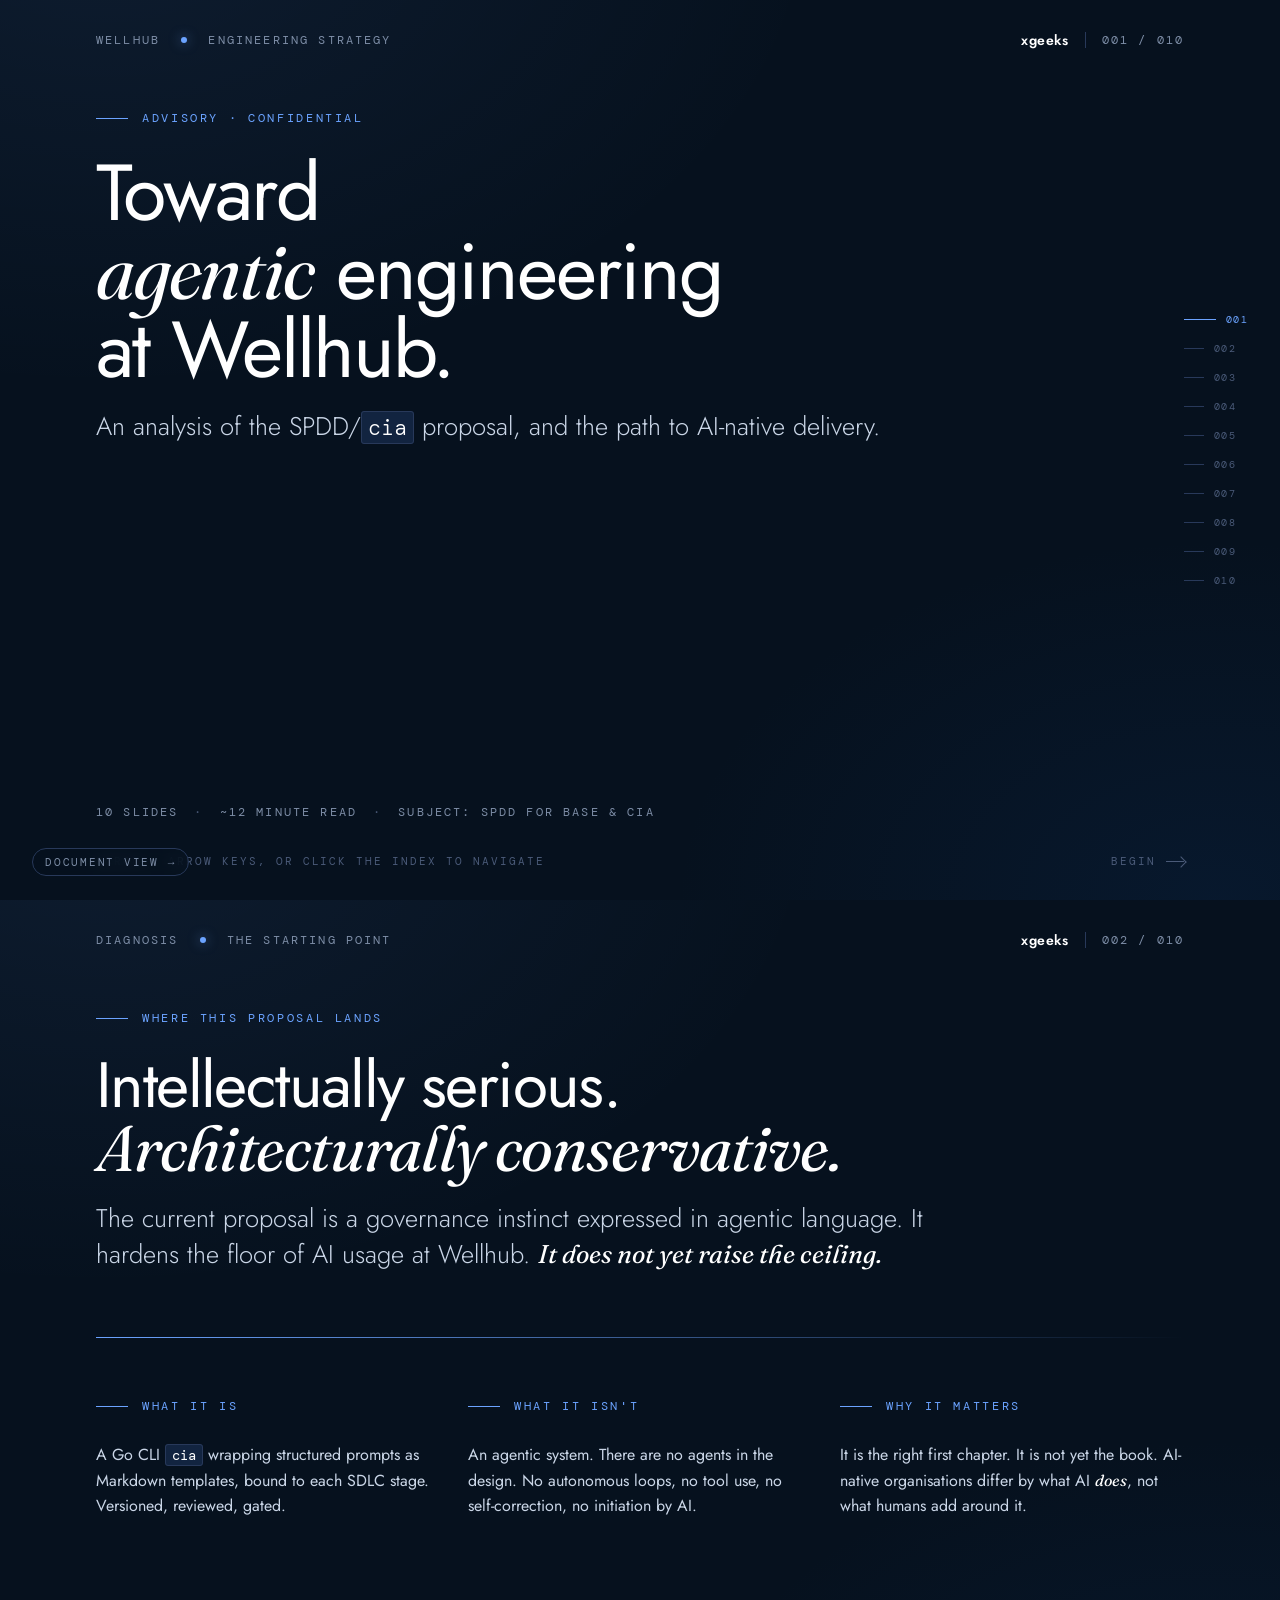
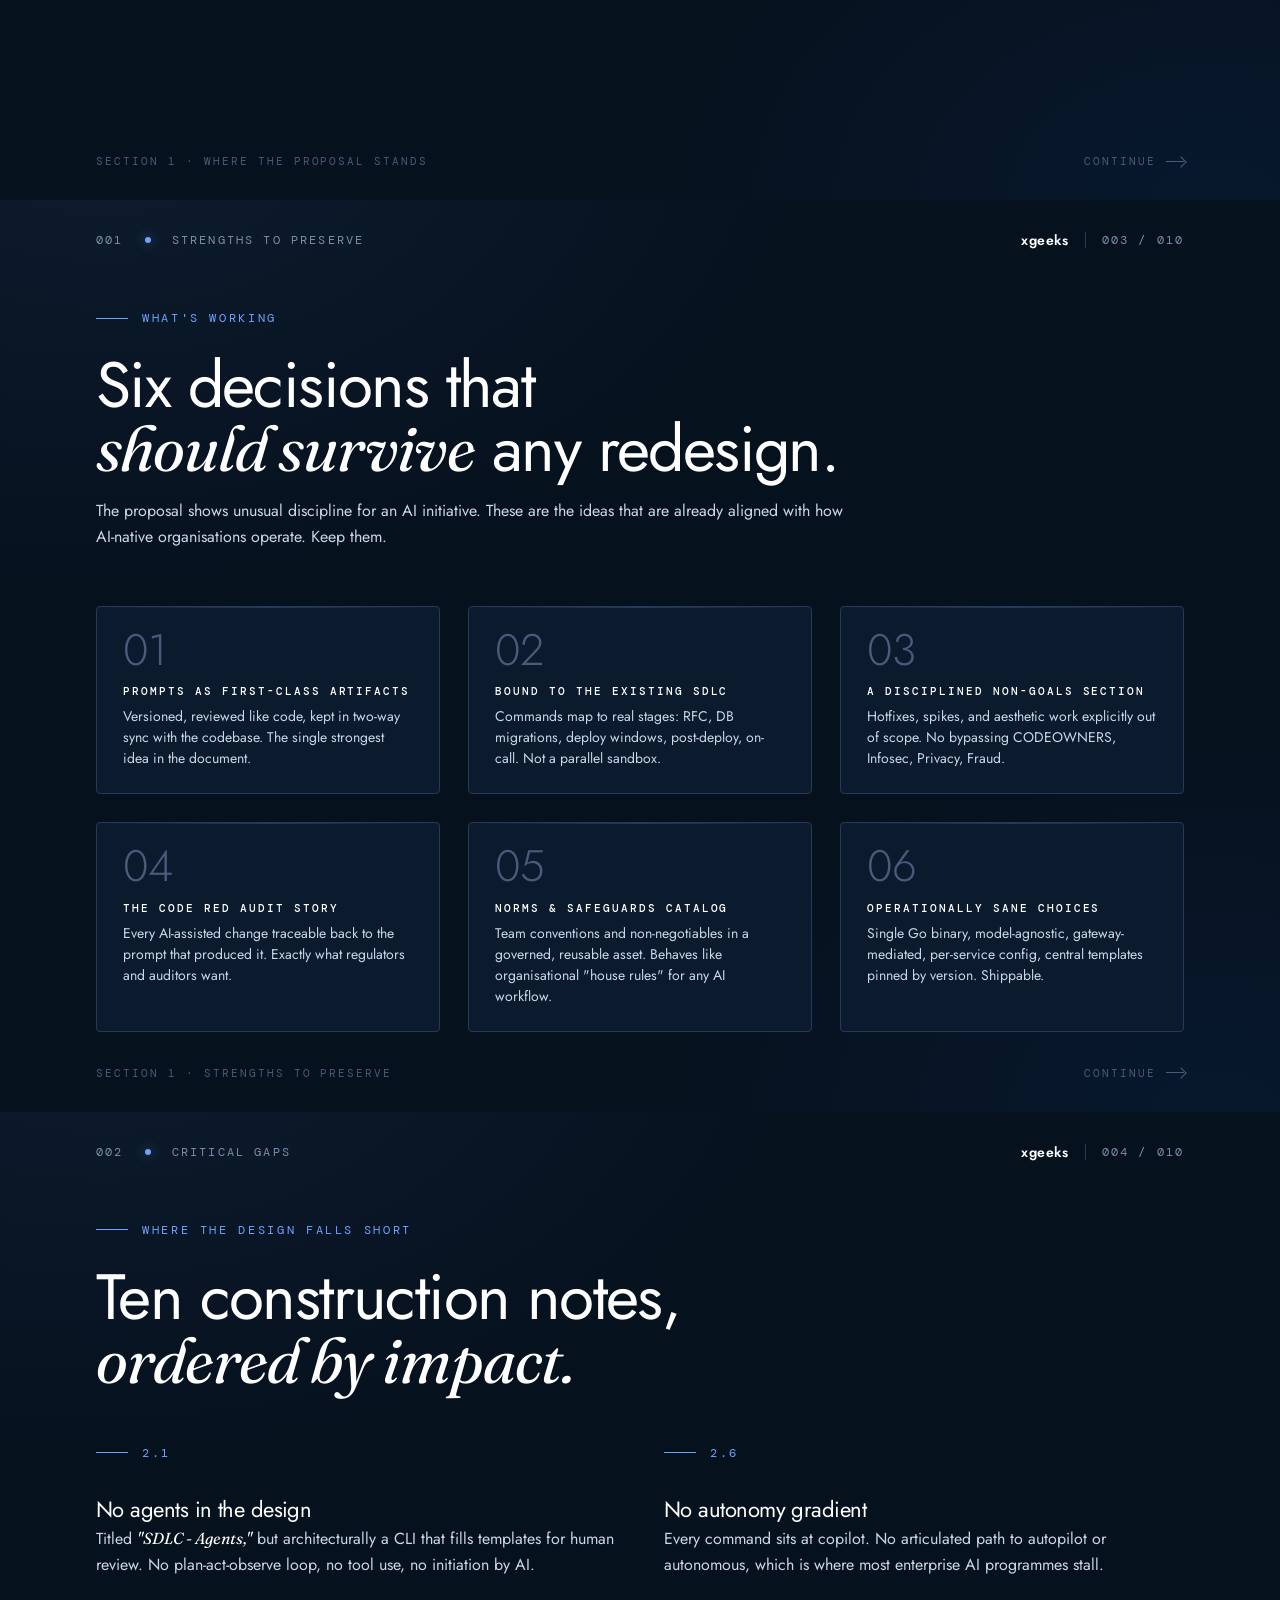
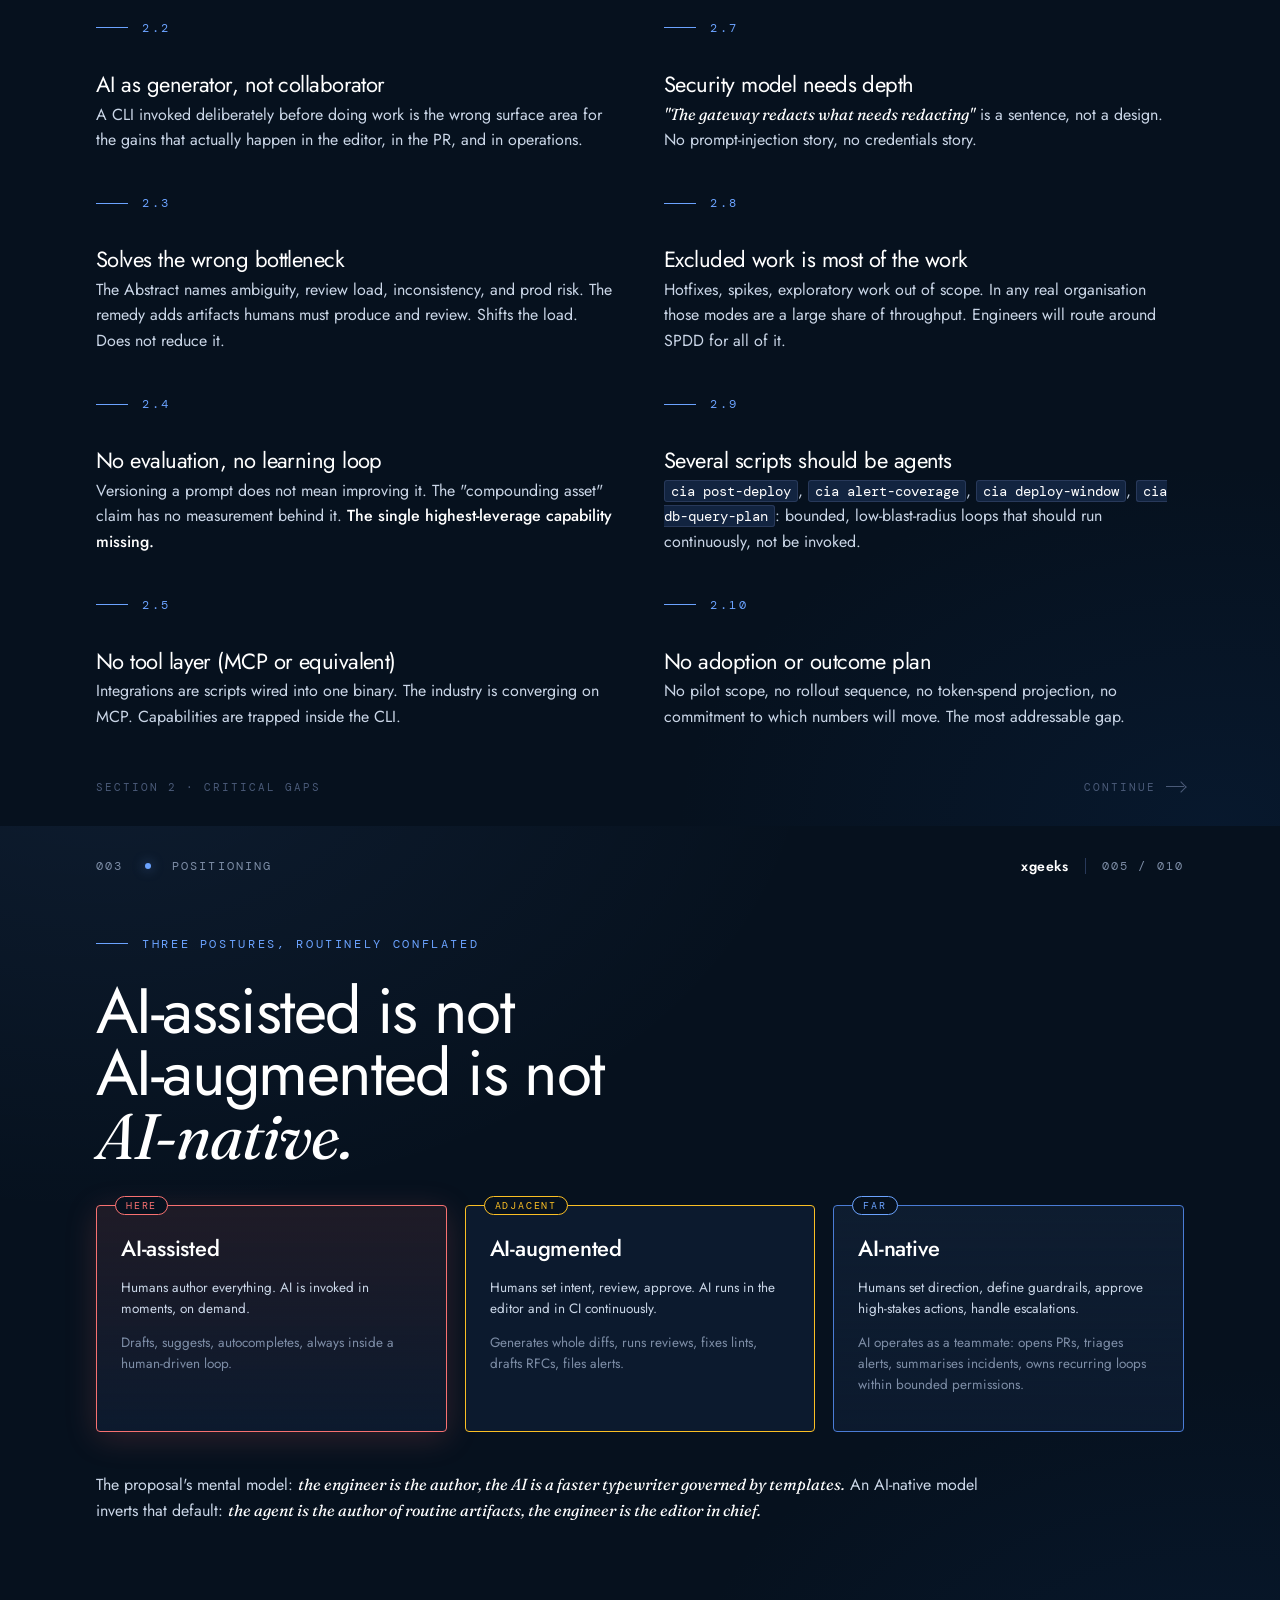
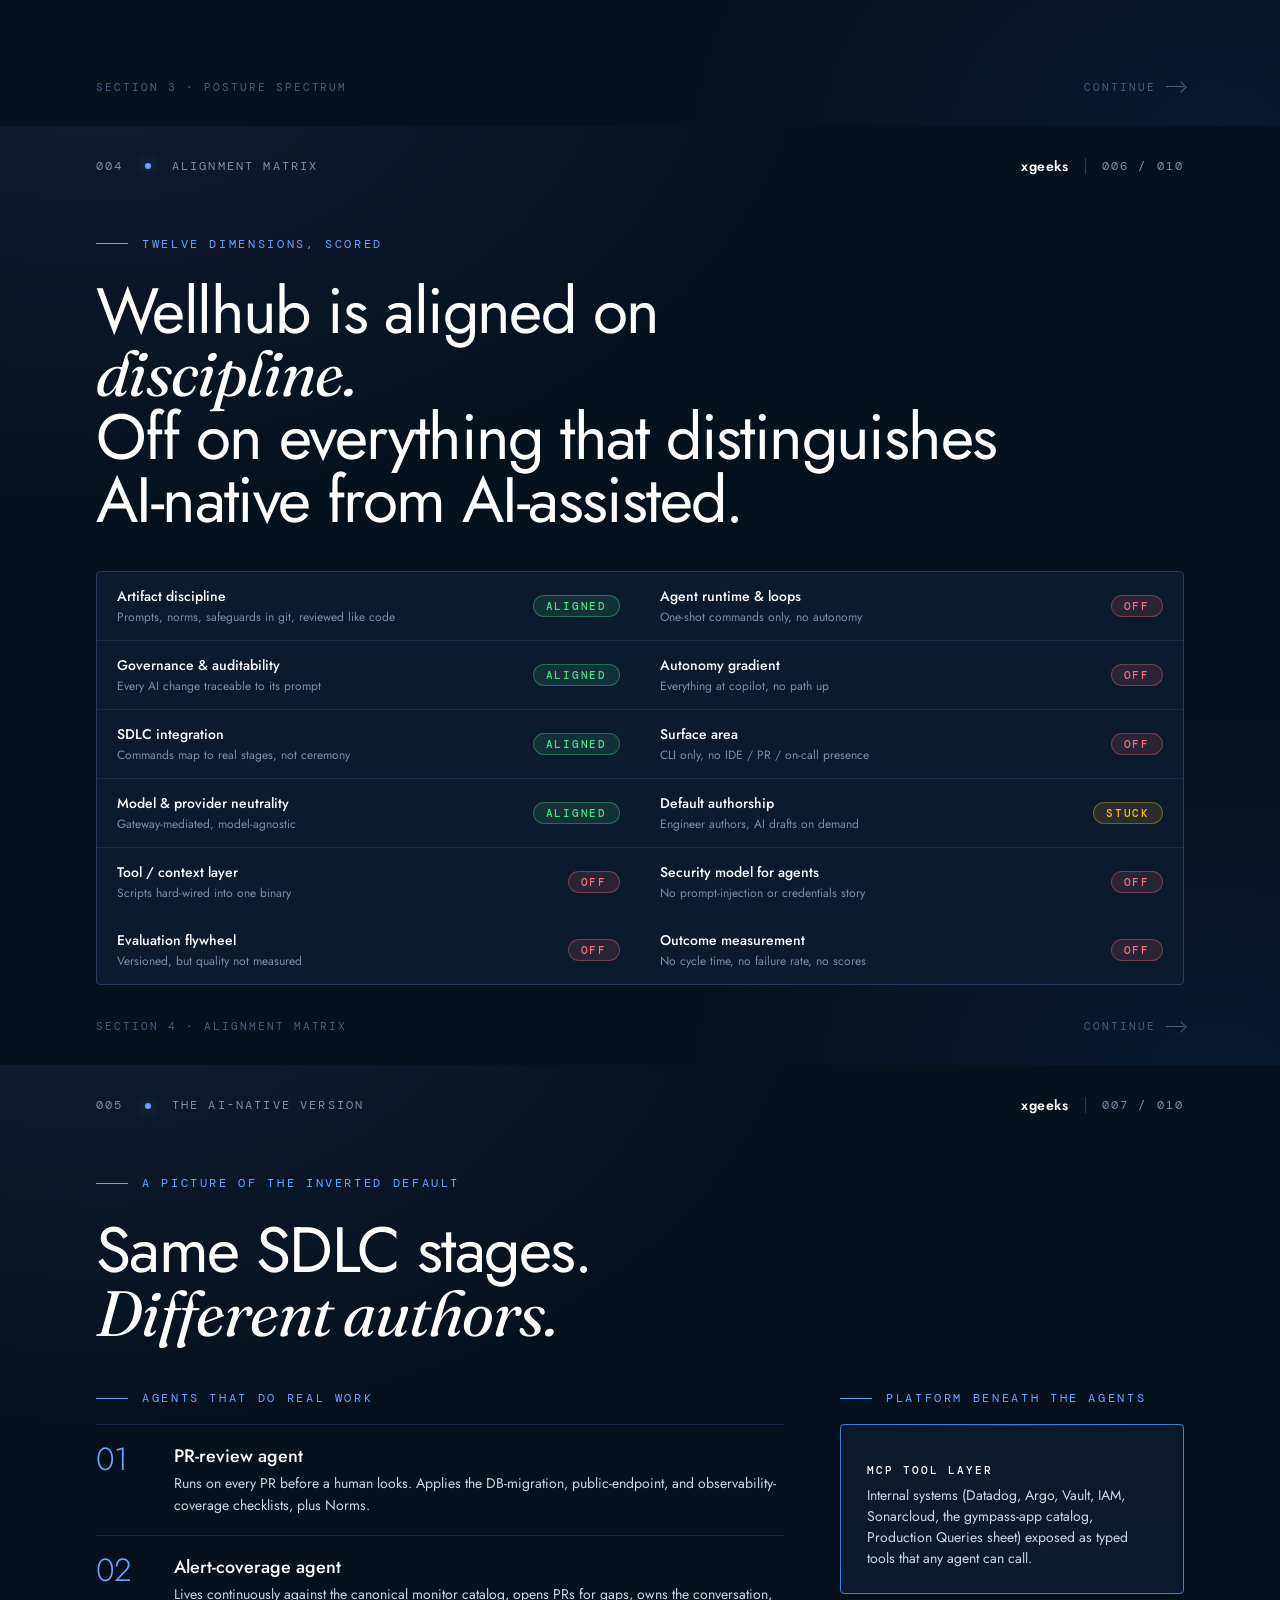
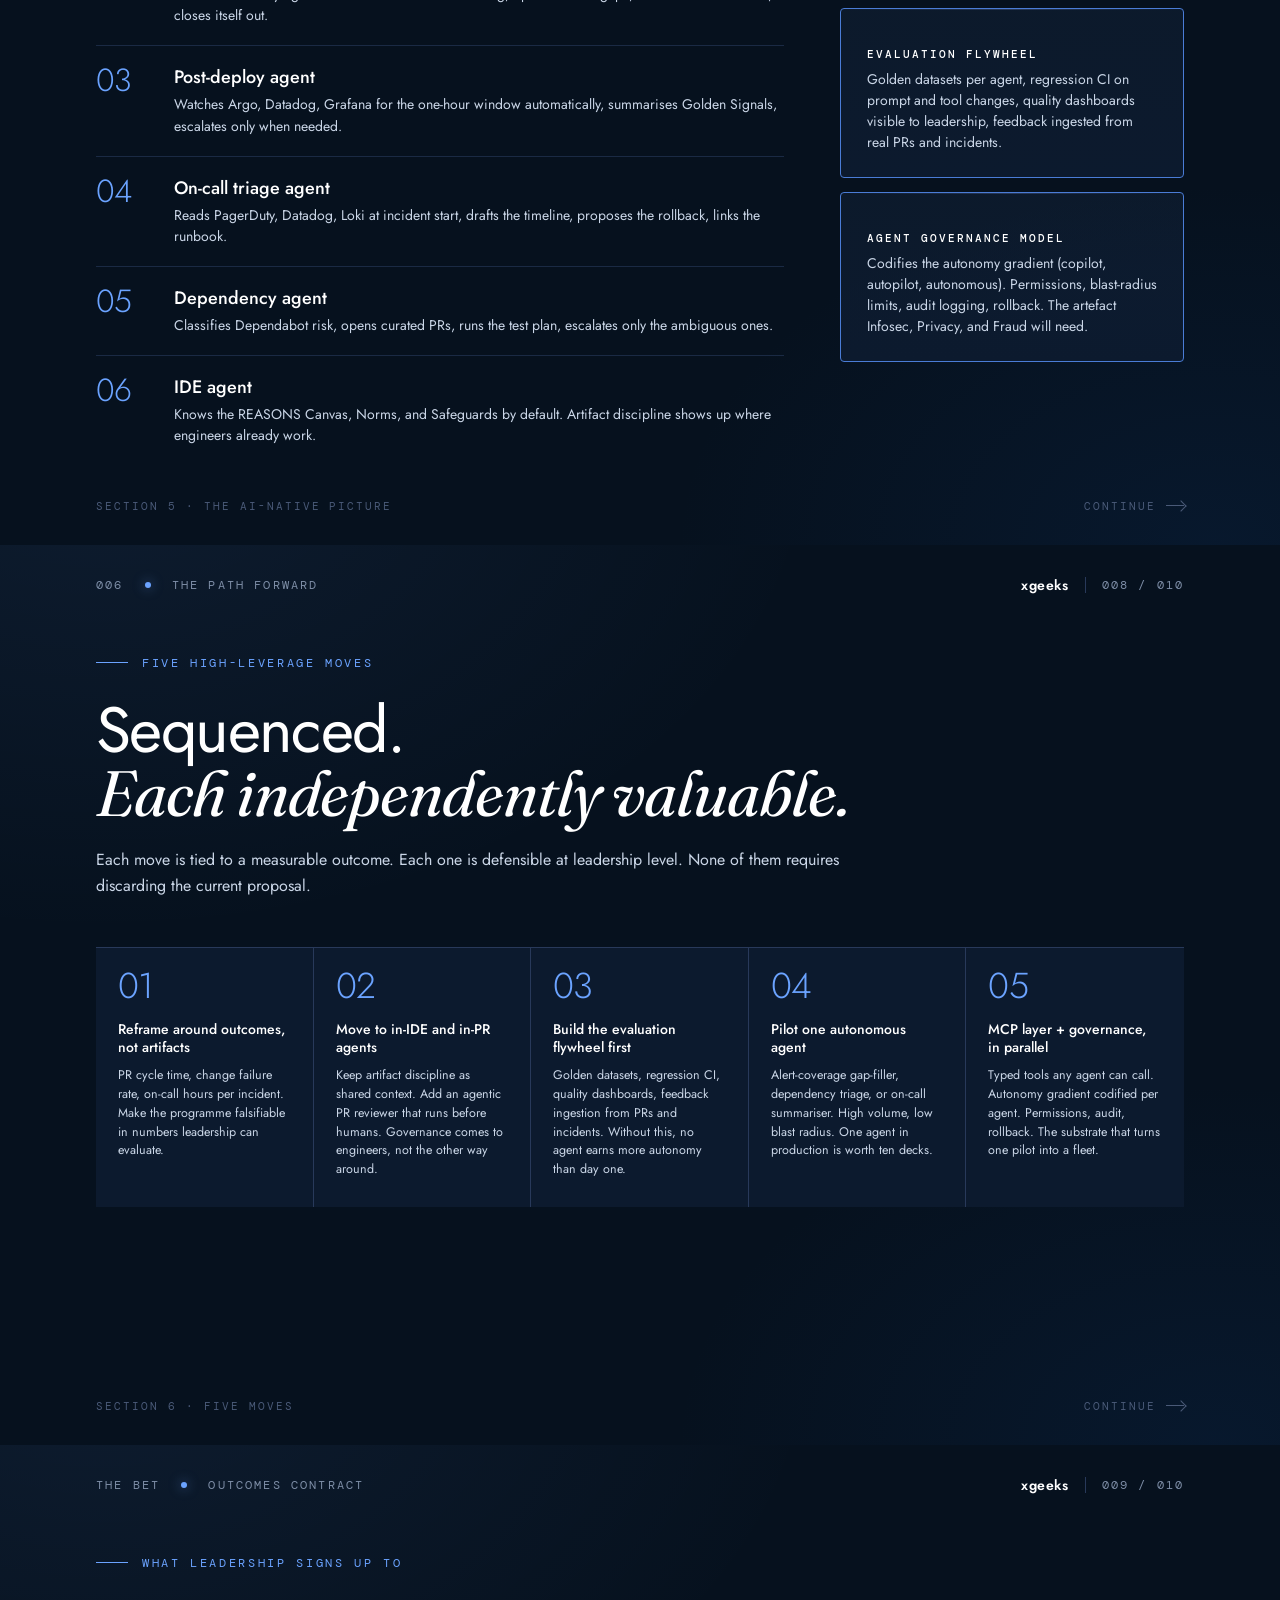
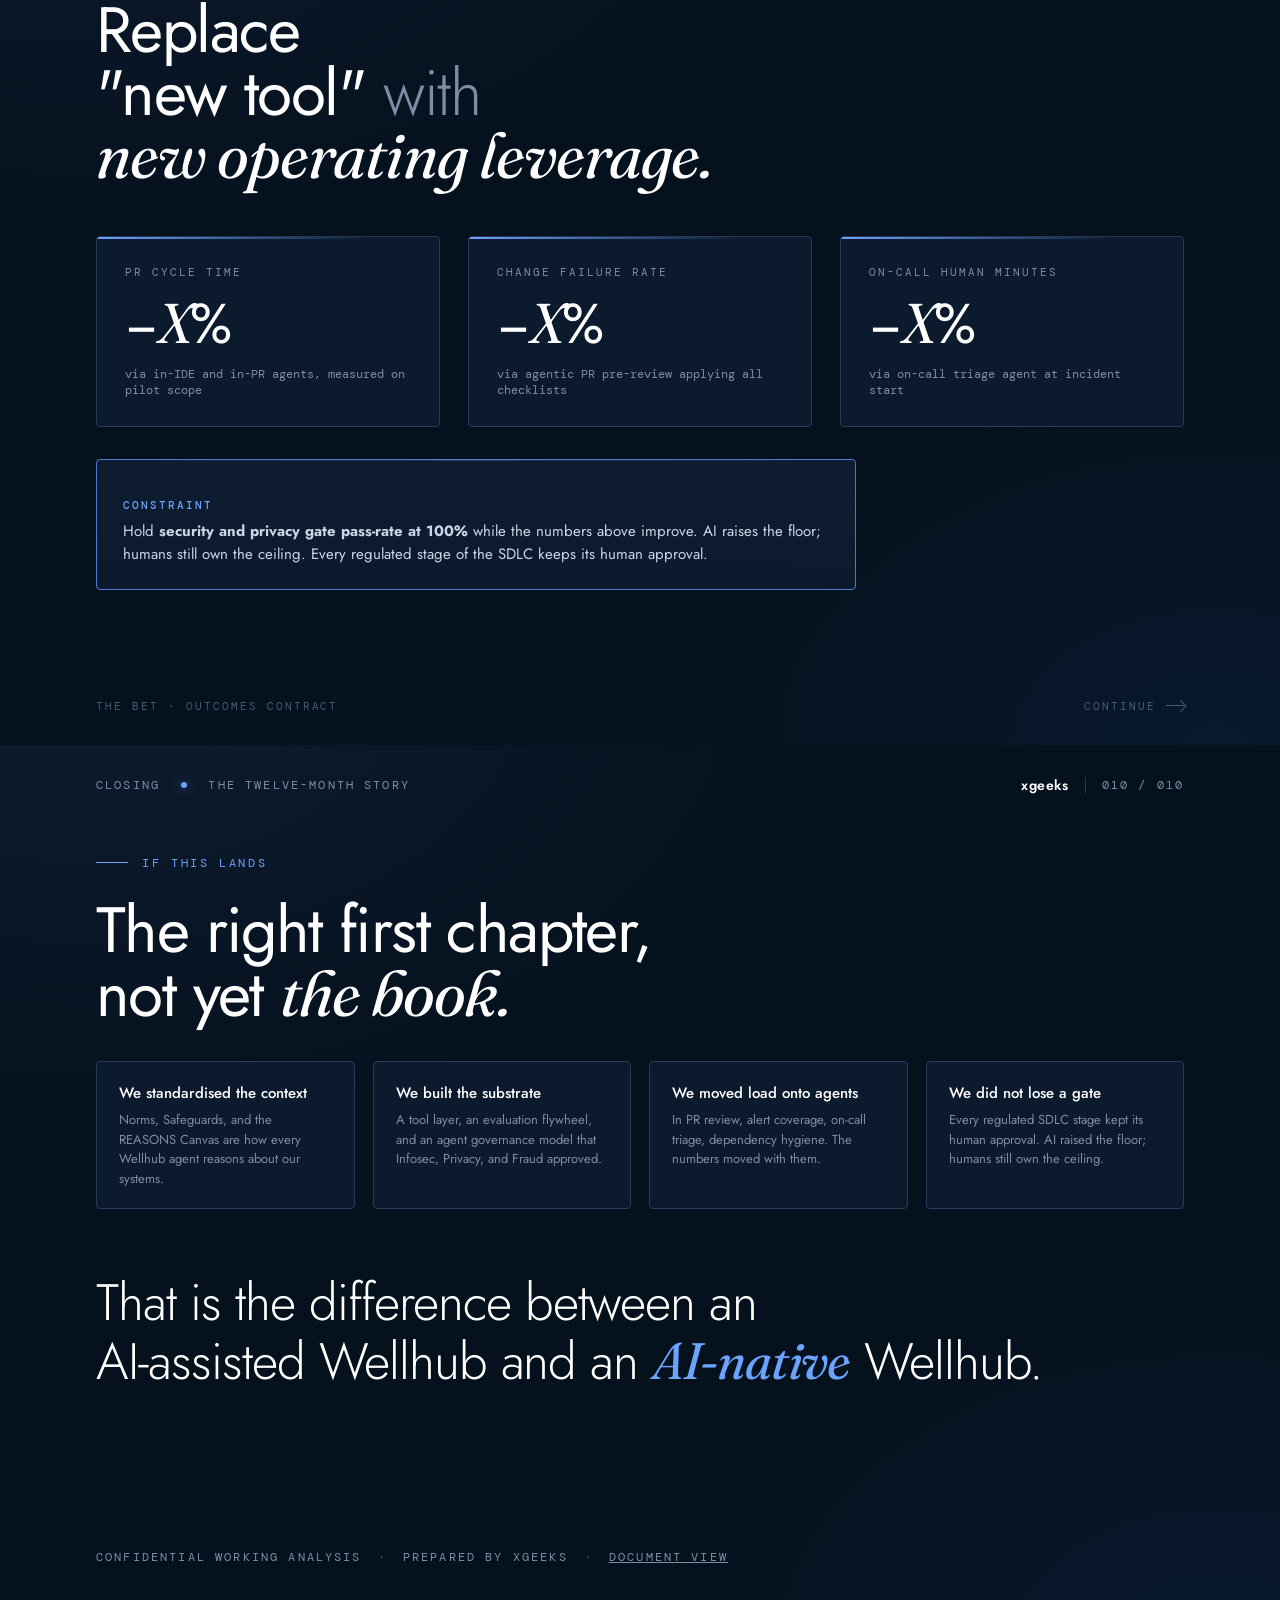
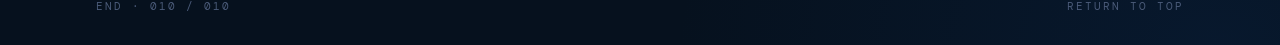
==== commit 80268cb5: "Add polished slide-deck index; demote previous index to simple.html - New index.html: 10-slide deck " ====
--- a/index.html
+++ b/index.html
@@ -4,300 +4,1344 @@
 <meta charset="utf-8">
 <meta name="viewport" content="width=device-width,initial-scale=1">
 <title>Toward agentic engineering at Wellhub</title>
-<meta name="description" content="An analysis of the SPDD/cia proposal and the path to AI-native delivery at Wellhub.">
+<meta name="description" content="An analysis of the SPDD/cia proposal and the path to AI-native delivery.">
 <meta name="robots" content="noindex, nofollow">
-<link rel="stylesheet" href="assets/styles.css">
+<meta name="theme-color" content="#06111e">
+
+<link rel="preconnect" href="https://fonts.googleapis.com">
+<link rel="preconnect" href="https://fonts.gstatic.com" crossorigin>
+<link href="https://fonts.googleapis.com/css2?family=Jost:wght@300;400;500;600;700&family=DM+Mono:wght@400;500&family=Fraunces:ital,wght@0,400;1,400;1,500&display=swap" rel="stylesheet">
+
+<style>
+/* ============================================================
+   Toward agentic engineering at Wellhub — slide deck
+   ============================================================ */
+
+:root {
+  --bg:       #06111e;
+  --bg-2:     #0c1a2e;
+  --bg-3:     #122440;
+  --ink:      #ffffff;
+  --ink-2:    #cad6e7;
+  --ink-3:    #7d8da6;
+  --ink-4:    #4a5a78;
+  --line:     #1a2a44;
+  --line-2:   #28395a;
+  --accent:   #6ba3ff;
+  --accent-dim:  #4a7cd6;
+  --accent-deep: #0f3a73;
+  --warm:     #ff966e;
+  --good:     #4ade80;
+  --good-bg:  rgba(74, 222, 128, 0.12);
+  --bad:      #f87171;
+  --bad-bg:   rgba(248, 113, 113, 0.12);
+  --warn:     #fbbf24;
+  --warn-bg:  rgba(251, 191, 36, 0.12);
+
+  --display: 'Jost', 'Futura', 'Century Gothic', system-ui, sans-serif;
+  --sans:    'Jost', 'Futura', 'Century Gothic', system-ui, sans-serif;
+  --serif:   'Fraunces', Georgia, serif;
+  --mono:    'DM Mono', ui-monospace, SFMono-Regular, Menlo, monospace;
+}
+
+* { box-sizing: border-box; }
+
+html, body {
+  margin: 0;
+  padding: 0;
+  background: #000;
+  color: var(--ink);
+  font-family: var(--sans);
+  -webkit-font-smoothing: antialiased;
+  text-rendering: optimizeLegibility;
+}
+
+html { scroll-behavior: smooth; }
+
+body {
+  min-height: 100vh;
+  scroll-snap-type: y mandatory;
+  overflow-y: scroll;
+  overscroll-behavior: contain;
+}
+
+.deck { display: block; }
+
+/* ============== slide skeleton ============== */
+
+.slide {
+  position: relative;
+  min-height: 100vh;
+  background: var(--bg);
+  scroll-snap-align: start;
+  scroll-snap-stop: always;
+  overflow: hidden;
+  display: flex;
+  flex-direction: column;
+}
+.slide::before {
+  content: '';
+  position: absolute; inset: 0;
+  background:
+    radial-gradient(ellipse 1200px 800px at 8% -10%, rgba(107, 163, 255, 0.08), transparent 60%),
+    radial-gradient(ellipse 900px 600px at 95% 100%, rgba(15, 58, 115, 0.18), transparent 60%);
+  pointer-events: none;
+  z-index: 0;
+}
+
+.frame {
+  position: relative;
+  flex: 1;
+  padding: 110px 96px 80px;
+  display: flex;
+  flex-direction: column;
+  z-index: 1;
+  max-width: 1500px;
+  margin: 0 auto;
+  width: 100%;
+}
+
+/* ============== chrome ============== */
+
+.chrome {
+  position: absolute;
+  top: 30px; left: 96px; right: 96px;
+  display: flex;
+  justify-content: space-between;
+  align-items: center;
+  z-index: 2;
+  font-family: var(--mono);
+  font-size: 12px;
+  letter-spacing: 0.18em;
+  text-transform: uppercase;
+  color: var(--ink-3);
+}
+.chrome .dot {
+  display: inline-block;
+  width: 6px;
+  height: 6px;
+  background: var(--accent);
+  border-radius: 999px;
+  margin: 0 12px 2px;
+  vertical-align: middle;
+  box-shadow: 0 0 12px rgba(107, 163, 255, 0.6);
+}
+.chrome__right {
+  display: flex;
+  align-items: center;
+  gap: 16px;
+}
+.chrome__mark {
+  font-family: var(--display);
+  font-weight: 600;
+  font-size: 14px;
+  letter-spacing: 0.04em;
+  text-transform: none;
+  color: var(--ink);
+}
+.chrome__pageno {
+  border-left: 1px solid var(--line-2);
+  padding-left: 16px;
+  color: var(--ink-3);
+}
+
+/* ============== type ============== */
+
+.kicker {
+  font-family: var(--mono);
+  font-size: 12px;
+  letter-spacing: 0.22em;
+  text-transform: uppercase;
+  color: var(--accent);
+  display: inline-flex;
+  align-items: center;
+  gap: 14px;
+  margin: 0 0 28px 0;
+}
+.kicker::before {
+  content: '';
+  width: 32px;
+  height: 1px;
+  background: var(--accent);
+}
+
+.display {
+  font-family: var(--display);
+  font-weight: 400;
+  line-height: 0.98;
+  letter-spacing: -0.025em;
+  color: var(--ink);
+  margin: 0;
+}
+.display em, .display i {
+  font-family: var(--serif);
+  font-style: italic;
+  font-weight: 400;
+  letter-spacing: -0.015em;
+}
+.display .light { font-weight: 300; color: var(--ink-3); }
+.display .accent { color: var(--accent); }
+
+h1.display { font-size: clamp(40px, 6.2vw, 96px); }
+h2.display { font-size: clamp(34px, 5vw, 72px); }
+h3.display { font-size: clamp(24px, 3vw, 36px); }
+
+.subhead {
+  font-family: var(--display);
+  font-weight: 300;
+  font-size: clamp(18px, 2vw, 26px);
+  line-height: 1.35;
+  color: var(--ink-2);
+  margin: 22px 0 0 0;
+  max-width: 880px;
+}
+.subhead em { font-family: var(--serif); font-style: italic; font-weight: 400; color: var(--ink); }
+
+.body-text {
+  font-family: var(--display);
+  font-weight: 400;
+  font-size: 16px;
+  line-height: 1.6;
+  color: var(--ink-2);
+  max-width: 720px;
+}
+.body-text strong { color: var(--ink); font-weight: 500; }
+.body-text em { font-family: var(--serif); font-style: italic; font-weight: 400; color: var(--ink); }
+
+.mono { font-family: var(--mono); font-variant-numeric: tabular-nums; }
+.accent-text { color: var(--accent); }
+.muted { color: var(--ink-3); }
+
+code, .code-inline {
+  font-family: var(--mono);
+  font-size: 0.86em;
+  background: var(--bg-3);
+  border: 1px solid var(--line-2);
+  padding: 1px 6px;
+  border-radius: 3px;
+  color: var(--ink);
+}
+
+/* ============== bottom marker ============== */
+
+.slide__bottom {
+  position: absolute;
+  bottom: 32px; left: 96px; right: 96px;
+  display: flex;
+  justify-content: space-between;
+  align-items: flex-end;
+  font-family: var(--mono);
+  font-size: 11px;
+  letter-spacing: 0.18em;
+  text-transform: uppercase;
+  color: var(--ink-4);
+  z-index: 2;
+}
+.slide__bottom .hint { display: flex; align-items: center; gap: 10px; }
+.slide__bottom .hint .arrow {
+  display: inline-block;
+  width: 18px;
+  height: 1px;
+  background: var(--ink-4);
+  position: relative;
+}
+.slide__bottom .hint .arrow::after {
+  content: '';
+  position: absolute;
+  right: -1px; top: -3px;
+  width: 7px; height: 7px;
+  border-right: 1px solid var(--ink-4);
+  border-bottom: 1px solid var(--ink-4);
+  transform: rotate(-45deg);
+}
+
+/* ============== page-no overlay always visible ============== */
+
+.deck-progress {
+  position: fixed;
+  right: 32px;
+  top: 50%;
+  transform: translateY(-50%);
+  z-index: 50;
+  display: flex;
+  flex-direction: column;
+  gap: 8px;
+  font-family: var(--mono);
+  font-size: 10px;
+  letter-spacing: 0.15em;
+  text-transform: uppercase;
+  color: var(--ink-4);
+}
+.deck-progress a {
+  color: inherit;
+  text-decoration: none;
+  display: flex;
+  align-items: center;
+  gap: 10px;
+  padding: 4px 0;
+  cursor: pointer;
+  transition: color 200ms;
+}
+.deck-progress a:hover { color: var(--ink-2); }
+.deck-progress a::before {
+  content: '';
+  width: 20px;
+  height: 1px;
+  background: var(--line-2);
+  transition: background 200ms, width 200ms;
+}
+.deck-progress a.is-active { color: var(--accent); }
+.deck-progress a.is-active::before { background: var(--accent); width: 32px; }
+
+/* ============== layout helpers ============== */
+
+.grid-2 { display: grid; grid-template-columns: 1fr 1fr; gap: 56px; align-items: start; }
+.grid-3 { display: grid; grid-template-columns: 1fr 1fr 1fr; gap: 28px; }
+.grid-3-1 { display: grid; grid-template-columns: 2fr 1fr; gap: 56px; align-items: start; }
+
+.row { display: flex; gap: 16px; align-items: stretch; }
+
+.stack { display: flex; flex-direction: column; gap: 18px; }
+.stack--lg { gap: 28px; }
+
+.divider { height: 1px; background: var(--line-2); margin: 28px 0; }
+.divider--accent { background: linear-gradient(90deg, var(--accent), transparent); }
+
+.spacer { flex: 1; }
+
+/* ============== cards ============== */
+
+.card {
+  background: var(--bg-2);
+  border: 1px solid var(--line-2);
+  padding: 24px 26px;
+  border-radius: 4px;
+  position: relative;
+  overflow: hidden;
+}
+.card::before {
+  content: '';
+  position: absolute;
+  top: 0; left: 0; right: 0;
+  height: 1px;
+  background: linear-gradient(90deg, transparent, var(--line-2), transparent);
+}
+.card .card-num {
+  font-family: var(--display);
+  font-weight: 300;
+  font-size: 44px;
+  line-height: 0.9;
+  color: var(--ink-4);
+  letter-spacing: -0.02em;
+}
+.card .card-label {
+  font-family: var(--mono);
+  font-size: 11px;
+  letter-spacing: 0.18em;
+  text-transform: uppercase;
+  color: var(--ink);
+  margin-top: 14px;
+  font-weight: 500;
+}
+.card .card-body {
+  font-size: 14px;
+  color: var(--ink-2);
+  line-height: 1.5;
+  margin-top: 8px;
+}
+.card.is-accent { border-color: var(--accent-dim); background: linear-gradient(180deg, rgba(107, 163, 255, 0.06), var(--bg-2)); }
+.card.is-accent .card-num { color: var(--accent); }
+.card.is-warm { border-color: var(--warm); background: linear-gradient(180deg, rgba(255, 150, 110, 0.06), var(--bg-2)); }
+.card.is-warm .card-num { color: var(--warm); }
+
+/* KPI card */
+.kpi {
+  background: var(--bg-2);
+  border: 1px solid var(--line-2);
+  padding: 28px 28px;
+  border-radius: 4px;
+  display: flex;
+  flex-direction: column;
+  gap: 8px;
+  position: relative;
+  overflow: hidden;
+}
+.kpi::after {
+  content: '';
+  position: absolute; left: 0; right: 0; top: 0;
+  height: 2px;
+  background: linear-gradient(90deg, var(--accent), transparent 80%);
+}
+.kpi .kpi-label {
+  font-family: var(--mono);
+  font-size: 11px;
+  letter-spacing: 0.18em;
+  text-transform: uppercase;
+  color: var(--ink-3);
+}
+.kpi .kpi-value {
+  font-family: var(--display);
+  font-weight: 400;
+  font-size: 56px;
+  line-height: 1;
+  color: var(--ink);
+  letter-spacing: -0.025em;
+  margin-top: 8px;
+}
+.kpi .kpi-value em { font-family: var(--serif); font-style: italic; font-weight: 400; }
+.kpi .kpi-sub {
+  font-family: var(--mono);
+  font-size: 12px;
+  color: var(--ink-3);
+  margin-top: 6px;
+}
+
+/* posture bar */
+.posture {
+  display: grid;
+  grid-template-columns: 1fr 1fr 1fr;
+  gap: 18px;
+  margin-top: 36px;
+}
+.posture-cell {
+  background: var(--bg-2);
+  border: 1px solid var(--line-2);
+  padding: 26px 24px 22px;
+  position: relative;
+  border-radius: 4px;
+}
+.posture-cell.is-here {
+  border-color: var(--bad);
+  background: linear-gradient(180deg, rgba(248, 113, 113, 0.10), var(--bg-2));
+  box-shadow: 0 6px 32px rgba(248, 113, 113, 0.18);
+}
+.posture-cell.is-adjacent { border-color: var(--warn); }
+.posture-cell.is-far {
+  border-color: var(--accent-dim);
+  background: linear-gradient(180deg, rgba(107, 163, 255, 0.08), var(--bg-2));
+}
+.posture-cell .posture-tag {
+  position: absolute;
+  top: -10px; left: 18px;
+  font-family: var(--mono);
+  font-size: 10px;
+  letter-spacing: 0.18em;
+  text-transform: uppercase;
+  padding: 2px 10px;
+  border-radius: 999px;
+  background: var(--bg);
+}
+.posture-cell.is-here .posture-tag { color: var(--bad); border: 1px solid var(--bad); }
+.posture-cell.is-adjacent .posture-tag { color: var(--warn); border: 1px solid var(--warn); }
+.posture-cell.is-far .posture-tag { color: var(--accent); border: 1px solid var(--accent); }
+.posture-cell .posture-name {
+  font-family: var(--display);
+  font-weight: 500;
+  font-size: 22px;
+  letter-spacing: -0.01em;
+  color: var(--ink);
+  margin-bottom: 14px;
+}
+.posture-cell .posture-text {
+  font-size: 13.5px;
+  line-height: 1.55;
+  color: var(--ink-2);
+}
+.posture-cell .posture-text + .posture-text { margin-top: 8px; color: var(--ink-3); }
+
+/* alignment matrix */
+.matrix {
+  display: grid;
+  grid-template-columns: 1fr 1fr;
+  gap: 0;
+  border: 1px solid var(--line-2);
+  border-radius: 4px;
+  overflow: hidden;
+  background: var(--bg-2);
+}
+.matrix__row {
+  display: grid;
+  grid-template-columns: 1.6fr 0.6fr;
+  align-items: center;
+  padding: 14px 20px;
+  border-bottom: 1px solid var(--line);
+}
+.matrix__row:last-child, .matrix__row:nth-last-child(2) { border-bottom: none; }
+.matrix__label {
+  font-family: var(--display);
+  font-weight: 500;
+  font-size: 14px;
+  color: var(--ink);
+}
+.matrix__label small { display: block; font-family: var(--display); font-weight: 400; font-size: 12px; color: var(--ink-3); margin-top: 2px; }
+.matrix__verdict {
+  text-align: right;
+  font-family: var(--mono);
+  font-size: 11px;
+  letter-spacing: 0.16em;
+  text-transform: uppercase;
+}
+.verdict-pill {
+  display: inline-block;
+  padding: 3px 12px;
+  border-radius: 999px;
+  font-weight: 500;
+}
+.verdict-pill.good { color: var(--good); background: var(--good-bg); border: 1px solid rgba(74, 222, 128, 0.35); }
+.verdict-pill.warn { color: var(--warn); background: var(--warn-bg); border: 1px solid rgba(251, 191, 36, 0.35); }
+.verdict-pill.bad  { color: var(--bad);  background: var(--bad-bg);  border: 1px solid rgba(248, 113, 113, 0.35); }
+
+/* agent list */
+.agent {
+  display: grid;
+  grid-template-columns: 60px 1fr;
+  gap: 18px;
+  padding: 18px 0;
+  border-top: 1px solid var(--line);
+  align-items: start;
+}
+.agent:first-child { border-top: 0; }
+.agent__num {
+  font-family: var(--display);
+  font-weight: 300;
+  font-size: 32px;
+  color: var(--accent);
+  line-height: 1;
+  letter-spacing: -0.02em;
+}
+.agent__name {
+  font-family: var(--display);
+  font-weight: 500;
+  font-size: 18px;
+  color: var(--ink);
+  margin-bottom: 4px;
+}
+.agent__desc { font-size: 14px; color: var(--ink-2); line-height: 1.55; }
+
+/* steps */
+.steps {
+  display: grid;
+  grid-template-columns: repeat(5, 1fr);
+  gap: 0;
+  border-top: 1px solid var(--line-2);
+  margin-top: 32px;
+}
+.step {
+  padding: 22px 22px 28px;
+  border-right: 1px solid var(--line-2);
+  background: var(--bg-2);
+  position: relative;
+  display: flex;
+  flex-direction: column;
+}
+.step:last-child { border-right: 0; }
+.step:hover { background: var(--bg-3); }
+.step .step__n {
+  font-family: var(--display);
+  font-weight: 300;
+  font-size: 36px;
+  line-height: 0.9;
+  color: var(--accent);
+  letter-spacing: -0.02em;
+}
+.step .step__title {
+  font-family: var(--display);
+  font-weight: 500;
+  font-size: 14px;
+  color: var(--ink);
+  margin-top: 18px;
+  line-height: 1.3;
+}
+.step .step__desc {
+  font-size: 12.5px;
+  color: var(--ink-2);
+  line-height: 1.5;
+  margin-top: 10px;
+}
+
+/* cover slide */
+.cover-slot {
+  margin-top: auto;
+  display: flex;
+  flex-direction: column;
+  gap: 16px;
+}
+.cover-meta {
+  font-family: var(--mono);
+  font-size: 12px;
+  letter-spacing: 0.18em;
+  text-transform: uppercase;
+  color: var(--ink-3);
+  display: flex;
+  gap: 16px;
+  flex-wrap: wrap;
+}
+.cover-meta span + span::before { content: '·'; margin-right: 16px; color: var(--ink-4); }
+
+/* pull-quote variant */
+.pull-quote {
+  font-family: var(--display);
+  font-weight: 300;
+  font-size: clamp(28px, 4vw, 52px);
+  line-height: 1.15;
+  letter-spacing: -0.02em;
+  color: var(--ink);
+  max-width: 1100px;
+  margin: 0;
+}
+.pull-quote em { font-family: var(--serif); font-style: italic; font-weight: 400; color: var(--accent); }
+
+/* footer slide */
+.tag-row {
+  display: grid;
+  grid-template-columns: repeat(4, 1fr);
+  gap: 18px;
+  margin-top: 36px;
+}
+.tag-row .tag {
+  background: var(--bg-2);
+  border: 1px solid var(--line-2);
+  border-radius: 4px;
+  padding: 20px 22px;
+}
+.tag .tag-head {
+  font-family: var(--display);
+  font-weight: 500;
+  font-size: 15px;
+  color: var(--ink);
+  margin-bottom: 6px;
+}
+.tag .tag-body {
+  font-size: 13px;
+  color: var(--ink-3);
+  line-height: 1.5;
+}
+
+/* fade-in animation as slides enter */
+.fade-up {
+  opacity: 0;
+  transform: translateY(18px);
+  transition: opacity 700ms cubic-bezier(0.2, 0.7, 0.2, 1), transform 700ms cubic-bezier(0.2, 0.7, 0.2, 1);
+}
+.fade-up.in {
+  opacity: 1;
+  transform: translateY(0);
+}
+.fade-up.d1 { transition-delay: 100ms; }
+.fade-up.d2 { transition-delay: 200ms; }
+.fade-up.d3 { transition-delay: 300ms; }
+.fade-up.d4 { transition-delay: 400ms; }
+
+/* alt-view link */
+.alt-view {
+  position: fixed;
+  left: 32px;
+  bottom: 24px;
+  z-index: 50;
+  font-family: var(--mono);
+  font-size: 11px;
+  letter-spacing: 0.16em;
+  text-transform: uppercase;
+  color: var(--ink-3);
+  text-decoration: none;
+  padding: 6px 12px;
+  border: 1px solid var(--line-2);
+  border-radius: 999px;
+  background: rgba(6, 17, 30, 0.6);
+  backdrop-filter: blur(8px);
+  transition: color 180ms, border-color 180ms;
+}
+.alt-view:hover { color: var(--accent); border-color: var(--accent); }
+
+/* responsive */
+@media (max-width: 1100px) {
+  .frame { padding: 96px 48px 70px; }
+  .chrome { left: 48px; right: 48px; }
+  .slide__bottom { left: 48px; right: 48px; }
+  .grid-2, .grid-3-1 { grid-template-columns: 1fr; gap: 32px; }
+  .grid-3 { grid-template-columns: 1fr 1fr; }
+  .posture { grid-template-columns: 1fr; }
+  .steps { grid-template-columns: 1fr; }
+  .step { border-right: 0; border-bottom: 1px solid var(--line-2); }
+  .step:last-child { border-bottom: 0; }
+  .tag-row { grid-template-columns: 1fr 1fr; }
+  .deck-progress { display: none; }
+}
+@media (max-width: 700px) {
+  .frame { padding: 84px 22px 60px; }
+  .chrome { left: 22px; right: 22px; font-size: 10px; }
+  .slide__bottom { left: 22px; right: 22px; }
+  .matrix { grid-template-columns: 1fr; }
+  .grid-3, .tag-row { grid-template-columns: 1fr; }
+  .alt-view { left: 16px; bottom: 16px; }
+}
+
+@media (prefers-reduced-motion: reduce) {
+  html { scroll-behavior: auto; }
+  .fade-up { transition: none; opacity: 1; transform: none; }
+}
+</style>
 </head>
+
 <body>
 
-<header class="hero">
-  <div class="hero__inner">
-    <span class="kicker">Wellhub  ·  Engineering strategy</span>
-    <h1>Toward agentic engineering at Wellhub</h1>
-    <p class="hero__subtitle">An analysis of the SPDD/<code>cia</code> proposal, and the path to AI-native delivery.</p>
-    <p class="hero__lede">The current proposal is intellectually serious and well disciplined. It is, however, a governance instinct expressed in agentic language. It hardens the floor of AI usage at Wellhub; it does not yet raise the ceiling. The work ahead is to keep the floor, and build the ceiling.</p>
-  </div>
-</header>
-
-<div class="layout">
-
-  <!-- ============ Sticky TOC ============ -->
-  <nav class="toc" aria-label="Table of contents">
-    <p class="toc__title">Contents</p>
-    <ol>
-      <li><a href="#strengths"><span class="toc__num">1.</span>Strengths to preserve</a></li>
-      <li><a href="#gaps"><span class="toc__num">2.</span>Critical gaps</a></li>
-      <li><a href="#positioning"><span class="toc__num">3.</span>AI-assisted vs AI-native</a></li>
-      <li><a href="#picture"><span class="toc__num">4.</span>The AI-native version</a></li>
-      <li><a href="#readiness"><span class="toc__num">5.</span>Readiness and blockers</a></li>
-      <li><a href="#path"><span class="toc__num">6.</span>The path forward</a></li>
-      <li><a href="#closing"><span class="toc__num">7.</span>Closing perspective</a></li>
-    </ol>
-  </nav>
-
-  <!-- ============ Main content ============ -->
-  <main class="content">
-
-    <section id="intro">
-      <p>This document reviews the proposal <em>"Structured Prompt-Driven Development (SPDD) for BASE &amp; CIA"</em> and assesses how well it positions Wellhub for the shift toward agentic engineering. The intent is constructive. Most of what the proposal does well should be preserved. Several structural decisions, however, need to evolve before the design can support a genuinely AI-native operating model.</p>
-      <p>The analysis is organised in three movements. First, the elements of the current proposal that should be kept and built upon. Second, the gaps that limit its ability to deliver AI-native outcomes. Third, a concrete picture of what an AI-native version looks like, together with the recommended path to get there.</p>
-    </section>
-
-    <!-- 1 -->
-    <section id="strengths">
-      <h2><span class="section-num">1.</span>Strengths to preserve</h2>
-      <p>The proposal demonstrates an unusual degree of discipline for an AI initiative. Several decisions are already aligned with how AI-native organisations operate, and they should survive any redesign.</p>
-
-      <h3>Prompts treated as first-class artifacts</h3>
-      <p>Versioning prompts, reviewing them like code, and keeping them in two-way sync with the codebase (via <code>prompt-update</code> and <code>sync</code>) is the single strongest idea in the document. Most enterprises adopting AI end up with private chat histories and a folklore-grade understanding of their own workflows. This proposal refuses that failure mode from page one.</p>
-
-      <h3>Binding to the existing SDLC</h3>
-      <p>Each <code>cia</code> command maps to a stage Wellhub already runs (RFC, Privacy/Fraud/Infosec sign-off, DB migrations, deploy windows, post-deploy monitoring, on-call runbooks). This avoids the most common failure pattern of internal AI initiatives, which is becoming a sandbox no one ships from.</p>
-
-      <h3>A disciplined Non-Goals section</h3>
-      <p>Explicitly excluding hotfixes, exploratory spikes, one-off scripts, and aesthetic work shows mature scoping. Refusing to bypass CODEOWNERS, Infosec, Privacy, and Fraud approvals reinforces the same instinct.</p>
-
-      <h3>The Code Red audit story</h3>
-      <p>Making every AI-assisted change traceable back to the prompt that produced it is exactly the answer Infosec and Privacy want to hear, and increasingly the answer regulators and auditors will want as well. This is a defensible, hard-to-copy outcome.</p>
-
-      <h3>Norms and Safeguards as shared organisational assets</h3>
-      <p>Pulling team conventions and non-negotiables out of individual prompts and into a governed catalog produces the right primitive. These behave like organisational "house rules" for any AI workflow, and they will outlive whatever tooling Wellhub adopts next.</p>
-
-      <h3>Operationally sane technical choices</h3>
-      <p>Single Go binary, model-agnostic, gateway-mediated calls, per-service <code>.spdd.yaml</code>, central templates pinned by version. Nothing exotic. It can be built, and it can be operated.</p>
-
-      <div class="callout">
-        <span class="callout-head">Headline for section 1.</span>
-        The strongest contribution of the proposal is its <em>artifact discipline</em>: prompts in git, reviewed like code, kept in sync with what shipped, sitting on top of a shared Norms and Safeguards catalog. Whatever Wellhub builds next, this should be kept.
-      </div>
-    </section>
-
-    <!-- 2 -->
-    <section id="gaps">
-      <h2><span class="section-num">2.</span>Critical gaps in the current design</h2>
-      <p>While the foundations are strong, several structural decisions limit the proposal's ability to deliver an AI-native operating model. The observations below are ordered by impact, with the most consequential first. They are intended as construction notes for the next iteration of the design, not as a verdict on the work done so far.</p>
-
-      <h3>2.1  The design does not yet contain agents</h3>
-      <p>The document is titled <em>"SDLC - Agents,"</em> but architecturally it is a CLI that fills structured prompt templates and returns the LLM's response for human review. There is no plan, act, observe loop; no tool use inside an agent; no self-correction; no subagent delegation; no background workers; and no agent that initiates anything on its own. The word <em>agent</em> appears as a label, not as a design element. This is structured prompting, which is useful and disciplined, but it sits in a different capability category from agentic engineering.</p>
-
-      <h3>2.2  AI is positioned as a generator, not a collaborator</h3>
-      <p>The proposal assumes the engineer is always the author and the AI is called in moments to draft on demand. That assumption leaves most of today's productivity gains on the table. Modern AI-native delivery is continuous: in the editor (tools such as Claude Code, Cursor, Copilot Workspace), on the pull request (review agents, automated test generation), and in operations (on-call triage, autonomous alert tuning). A CLI invoked deliberately before doing work is the wrong surface area for any of those gains.</p>
-
-      <h3>2.3  The bottleneck identified is not the bottleneck solved</h3>
-      <p>The Abstract diagnoses the constraint correctly: delivery is limited by ambiguity, review load, inconsistency, and production risk, not by typing speed. The proposed remedy then adds artifacts that humans must produce and review, which <em>shifts</em> review load rather than reducing it. The real lever for the stated bottleneck is agentic pre-review, agentic test generation, and agentic incident triage, none of which appear in the design.</p>
-
-      <h3>2.4  No evaluation, and therefore no learning loop</h3>
-      <p>Versioning a prompt does not mean improving it. The proposal does not mention golden eval sets, regression CI for prompt changes, quality dashboards, or feedback signals (PR rework rate, review comments per AI-generated artifact, escape defects) flowing back into the prompt library. Without this, the "compounding team asset" claim has no mechanism behind it. Prompts will drift and decay in the same way most internal documentation does. <strong>Evaluation is the single highest-leverage capability missing from the current design.</strong></p>
-
-      <h3>2.5  No tool layer for agents (MCP or equivalent)</h3>
-      <p>Integrations with Datadog, Argo, Vault, Sonarcloud, the gympass-app catalog, the Production Queries sheet, and IAM are all delivered through bespoke scripts inside a single binary. The industry is converging on the Model Context Protocol (MCP) as the standard way to expose internal systems to AI agents. Building a parallel script-orchestration layer creates two problems at once: it produces technical debt the day it ships, and it traps these capabilities inside the CLI. No IDE agent, PR-review agent, or on-call agent could call them without being rewritten.</p>
-
-      <h3>2.6  No autonomy gradient</h3>
-      <p>Every command sits at the same maturity level: human invokes, AI drafts, human approves. A serious agentic strategy distinguishes between <em>copilot</em> (suggests), <em>autopilot</em> (acts with confirmation), and <em>autonomous</em> (acts within guardrails), and explicitly moves specific workflows along that gradient over time. Without this framing, nothing in the design can ever become more than a copilot, which is precisely where most enterprise AI programmes stall.</p>
-
-      <h3>2.7  The security model needs more depth</h3>
-      <p>The phrase <em>"the gateway redacts what needs redacting"</em> is a sentence, not a design. For an organisation operating under GDPR, LGPD, and PCI scope, this needs explicit answers on PII and secrets detection, model-provider data-handling SLAs, prompt and response retention, prompt-injection defence (which becomes load-bearing the moment agents act rather than only suggest), and blast-radius limits for agents holding credentials. None of these are addressed at the depth the rest of the document deserves.</p>
-
-      <h3>2.8  Hotfixes, spikes, and exploratory work are explicitly excluded</h3>
-      <p>The exclusion is intellectually honest, but operationally significant. In any real engineering organisation those modes account for a large share of weekly throughput. Engineers will continue to use their IDE and an AI chat for that work. SPDD will therefore be reserved for "important" changes, which is exactly the failure pattern of every governance tool that did not embed itself in the daily flow.</p>
-
-      <h3>2.9  Several commands are designed as scripts where they should be agents</h3>
-      <p>Reading the command catalog carefully, several entries are natural candidates for autonomous loops rather than human-invoked scripts:</p>
-      <ul>
-        <li><code>cia post-deploy</code> queries Argo, Datadog, and Grafana for the one-hour window after every deploy.</li>
-        <li><code>cia alert-coverage</code> diffs current alerts against the canonical catalog and opens PRs.</li>
-        <li><code>cia deploy-window</code> enforces a time-of-day rule.</li>
-        <li><code>cia db-query-plan</code> compares execution plans before and after.</li>
-      </ul>
-      <p>These are bounded, low-blast-radius workflows that should run continuously, not scripts a human must remember to invoke. This is the clearest place where the design leaves the AI-native opportunity unrealised, and one of the easiest places to demonstrate value early.</p>
-
-      <h3>2.10  Adoption, cost, and outcomes are unspecified</h3>
-      <p>No pilot scope, no rollout sequence, no deprecation plan for competing workflows, no projected token spend or ROI threshold, and no commitment to which numbers will move. Cycle time, change failure rate, MTTR, review turnaround, incidents per thousand changes: none are named as success metrics. This is the most addressable of the gaps, and the one that will most affect leadership confidence in the programme.</p>
-    </section>
-
-    <!-- 3 -->
-    <section id="positioning">
-      <h2><span class="section-num">3.</span>Positioning: AI-assisted versus AI-native</h2>
-      <p>Three operating postures are routinely conflated in internal pitches. Separating them clarifies the conversation about where this proposal lands.</p>
-
-      <div class="table-wrap">
-      <table>
-        <thead>
-          <tr>
-            <th>Posture</th>
-            <th>What humans do</th>
-            <th>What AI does</th>
-            <th>Where the proposal sits</th>
-          </tr>
-        </thead>
-        <tbody>
-          <tr>
-            <td><strong>AI-assisted</strong></td>
-            <td>Author everything (code, docs, PRs, reviews). Invoke AI in moments, on demand.</td>
-            <td>Drafts, suggests, autocompletes, always inside a human-driven loop.</td>
-            <td><span class="pill bad">Here</span></td>
-          </tr>
-          <tr>
-            <td><strong>AI-augmented</strong></td>
-            <td>Set intent, review diffs, approve. AI runs in the editor and in CI continuously.</td>
-            <td>Generates whole diffs, runs reviews, fixes lints, drafts RFCs, files alerts. Humans steer per task.</td>
-            <td><span class="pill warn">Adjacent</span></td>
-          </tr>
-          <tr>
-            <td><strong>AI-native</strong></td>
-            <td>Set direction, define guardrails, approve high-stakes actions, handle escalations.</td>
-            <td>Operates as a teammate: opens PRs, triages alerts, runs game days, summarises incidents, owns recurring loops within bounded permissions.</td>
-            <td><span class="pill bad">Far</span></td>
-          </tr>
-        </tbody>
-      </table>
-      </div>
-
-      <p>The proposal's mental model can be stated plainly: <em>the engineer is the author; the AI is a faster typewriter governed by templates.</em> An AI-native model inverts that default: <em>the agent is the author of routine artifacts; the engineer is the editor in chief, the architect, and the escalation point.</em></p>
-
-      <h3>Where Wellhub is aligned, and where it is off</h3>
-
-      <div class="table-wrap">
-      <table>
-        <thead>
-          <tr>
-            <th>Dimension</th>
-            <th>Notes</th>
-            <th>Verdict</th>
-          </tr>
-        </thead>
-        <tbody>
-          <tr><td><strong>Artifact discipline</strong></td><td>Prompts, norms, and safeguards in git, reviewed like code, kept in sync with the codebase.</td><td><span class="pill good">Aligned</span></td></tr>
-          <tr><td><strong>Governance and auditability</strong></td><td>Every AI-assisted change traceable to the prompt that produced it.</td><td><span class="pill good">Aligned</span></td></tr>
-          <tr><td><strong>SDLC integration</strong></td><td>Commands mapped to real stages of work, not to invented ceremony.</td><td><span class="pill good">Aligned</span></td></tr>
-          <tr><td><strong>Model and provider neutrality</strong></td><td>Gateway-mediated calls, model-agnostic. Good positioning for the next two years of model churn.</td><td><span class="pill good">Aligned</span></td></tr>
-          <tr><td><strong>Tool and context layer</strong></td><td>Scripts hard-wired into one binary. Capabilities locked inside the CLI.</td><td><span class="pill bad">Off</span></td></tr>
-          <tr><td><strong>Evaluation flywheel</strong></td><td>Prompts are versioned, but quality is not measured. No regression CI, no eval sets.</td><td><span class="pill bad">Off</span></td></tr>
-          <tr><td><strong>Agent runtime and loops</strong></td><td>One-shot commands only. No plan-act-observe, no autonomy, no background work.</td><td><span class="pill bad">Off</span></td></tr>
-          <tr><td><strong>Autonomy gradient</strong></td><td>Everything sits at copilot. No articulated path to autopilot or autonomous workflows.</td><td><span class="pill bad">Off</span></td></tr>
-          <tr><td><strong>Surface area</strong></td><td>CLI only. No IDE agent, no PR agent, no on-call agent, no chat presence.</td><td><span class="pill bad">Off</span></td></tr>
-          <tr><td><strong>Default authorship</strong></td><td>Engineer authors, AI drafts on demand. AI-native operating models invert this default.</td><td><span class="pill warn">Stuck</span></td></tr>
-          <tr><td><strong>Security model for agents</strong></td><td>Redaction asserted in one sentence. No prompt-injection or credentials story.</td><td><span class="pill bad">Off</span></td></tr>
-          <tr><td><strong>Outcome measurement</strong></td><td>No cycle time, no change failure rate, no on-call hours, no eval scores committed to.</td><td><span class="pill bad">Off</span></td></tr>
-        </tbody>
-      </table>
-      </div>
-
-      <div class="callout">
-        <span class="callout-head">Honest summary.</span>
-        Wellhub is aligned on the <em>discipline</em> side of AI-native engineering (governance, artifacts, audit, neutrality). It is off on every dimension that actually distinguishes AI-native work from AI-assisted work (agents, evaluation, tool layer, autonomy gradient, in-flow surfaces, outcome measurement). The proposal raises the floor; the work ahead is to raise the ceiling.
-      </div>
-    </section>
-
-    <!-- 4 -->
-    <section id="picture">
-      <h2><span class="section-num">4.</span>A picture of the AI-native version</h2>
-      <p>To make the gap concrete, here is what the same SDLC stages, the same Norms, and the same Safeguards would look like if reached differently. None of what follows requires discarding the current proposal. Most of it requires inverting one assumption: that the engineer is always the author. Once the agent is allowed to initiate, the rest of the architecture rearranges itself naturally.</p>
-
-      <h3>Agents that do real work</h3>
-      <ul>
-        <li><strong>PR-review agent.</strong> Runs on every pull request before a human looks at it. Applies the DB-migration checklist, the public-endpoint checklist, the observability-coverage check, and the Norms catalog. Human reviewers see a pre-triaged PR with the security and privacy boxes already verified or flagged.</li>
-        <li><strong>Alert-coverage agent.</strong> Lives continuously against the canonical monitor catalog, opens PRs for gaps, owns the conversation on those PRs, and closes itself out. Today this is <code>cia alert-coverage</code>, a script a human must remember to invoke.</li>
-        <li><strong>Post-deploy agent.</strong> Watches Argo, Datadog, and Grafana for the one-hour window automatically, summarises Golden Signals, escalates only when something looks off. Today this is <code>cia post-deploy</code>, also a script a human must remember to invoke.</li>
-        <li><strong>On-call triage agent.</strong> Reads PagerDuty, Datadog, and Loki at incident start, drafts the timeline, proposes the rollback, links the relevant runbook. Today the runbook is a markdown template; the live incident work remains entirely manual.</li>
-        <li><strong>Dependency agent.</strong> Classifies Dependabot risk, opens curated PRs, runs the test plan, escalates only the ambiguous ones.</li>
-        <li><strong>IDE agent.</strong> Knows the REASONS Canvas, the Norms, and the Safeguards by default. The artifact discipline shows up where engineers already work, rather than in a CLI they have to remember.</li>
-      </ul>
-
-      <h3>The platform beneath the agents</h3>
-      <ul>
-        <li><strong>A shared MCP tool layer</strong> exposing the gympass-app catalog, Datadog, Argo, Vault, IAM, Sonarcloud, and the Production Queries sheet as typed tools that any agent can call.</li>
-        <li><strong>An evaluation flywheel</strong> providing golden datasets per agent, regression CI on prompt and tool changes, quality dashboards visible to engineering leadership, and a feedback loop from real PRs and incidents back into prompts and eval sets.</li>
-        <li><strong>An agent governance model</strong> that codifies the autonomy gradient (copilot, autopilot, autonomous) per agent, with explicit permissions, blast-radius limits, audit logging, and rollback policy. This is the artefact Infosec, Privacy, and Fraud will need in order to approve scaled agentic engineering.</li>
-      </ul>
-    </section>
-
-    <!-- 5 -->
-    <section id="readiness">
-      <h2><span class="section-num">5.</span>Agentic readiness today, and the real blockers</h2>
-      <p>Based purely on what the document reveals, the position can be stated cleanly:</p>
-      <ul>
-        <li><strong>Strongest asset:</strong> artifact discipline. Prompts in git, two-way sync, central Norms and Safeguards. Reusable across whatever Wellhub builds next.</li>
-        <li><strong>Biggest gap:</strong> there is no platform on which agents can plan, act, and self-correct, and no evaluation infrastructure that would tell anyone whether they are working.</li>
-        <li><strong>Current stage:</strong> pre-agentic. The proposed system does not yet contain agents in any meaningful sense.</li>
-      </ul>
-      <p>The blockers to moving along the agentic curve are organisational and platform-level, not model-level. Each is addressable in months rather than years, provided it is named explicitly:</p>
-      <ol>
-        <li><strong>No agent runtime or orchestration substrate.</strong> A CLI invoked by a human is not a substrate. Agents need a place to hold state across steps, call tools, retry, escalate, and be observed.</li>
-        <li><strong>No evaluation infrastructure.</strong> Autonomy cannot scale beyond what can be measured. Without per-task eval sets and regression suites, no one will sign off on more autonomy.</li>
-        <li><strong>No shared tool layer.</strong> Today's integrations are scripts wired into one binary. Agents need a typed, shared tool surface (MCP or equivalent).</li>
-        <li><strong>No agent governance model.</strong> Before any agent acts in production, leadership needs explicit answers on which agents can merge, open PRs to which paths, touch which environments, hold which secrets, and how rollback works if an agent misbehaves.</li>
-        <li><strong>A cultural default that the human is the author.</strong> Every command in the proposal is shaped around an engineer invoking it. Moving to AI-native requires inverting that default.</li>
-        <li><strong>A single, narrow surface area.</strong> The CLI is one channel. Agents need to live where work happens: IDE, PR, on-call, dashboards, internal chat.</li>
-      </ol>
-    </section>
-
-    <!-- 6 -->
-    <section id="path">
-      <h2><span class="section-num">6.</span>The path forward: five high-leverage moves</h2>
-      <p>Five recommended moves, sequenced so that each is independently valuable and each strengthens the next. They are designed to be defensible at leadership level: every move is tied to a measurable outcome.</p>
-
-      <h3>6.1  Reframe the bet around outcomes, not artifacts</h3>
-      <p>Replace the current narrative ("we will add a CLI with N commands tied to SDLC stages") with a measurable outcome contract:</p>
-      <ul>
-        <li>Reduce <strong>PR cycle time</strong> by X% in Y months on a pilot scope.</li>
-        <li>Reduce <strong>change failure rate</strong> by X% via agentic pre-review.</li>
-        <li>Reduce <strong>on-call human minutes</strong> per incident by X% via agentic triage.</li>
-        <li>Hold <strong>security and privacy gate pass-rate</strong> at 100% while the numbers above improve.</li>
-      </ul>
-      <p>This shifts the conversation from "new tool" to "new operating leverage," and makes the programme falsifiable in a way leadership can evaluate.</p>
-
-      <h3>6.2  Move from CLI to in-IDE and in-PR agents, keeping the artifact discipline</h3>
-      <p>The strongest idea in the proposal (prompts as versioned artifacts) does not require a CLI. It requires shared, governed context. Concretely:</p>
-      <ul>
-        <li>Adopt an in-editor agent with org-level rules loaded as system context. The REASONS Canvas, Norms, and Safeguards live there, not in <code>templates/</code>.</li>
-        <li>Add an agentic PR reviewer that runs on every PR before a human looks at it, applying the security checklist, DB-migration checklist, public-endpoint checklist, and observability coverage check.</li>
-        <li>Keep <code>cia verify</code> as the CI gate, but evolve it to verify <em>agent output</em>, not only CLI output.</li>
-      </ul>
-      <p>Engineers do not have to change their workflow; the governance comes to them.</p>
-
-      <h3>6.3  Build the evaluation flywheel before scaling autonomy</h3>
-      <p>Stand up a small, sharp evaluation capability: golden datasets per use case, regression CI for any prompt or system-context change, quality dashboards visible to engineering leadership, and a feedback ingestion path from real PRs and incidents. Without this, no agent will ever earn more autonomy than it has on day one, and leadership will not sign off on giving it more. This is the single highest-leverage missing capability in the current design.</p>
-
-      <h3>6.4  Pilot one fully autonomous agent on a high-volume, low-blast-radius loop</h3>
-      <p>Pick one workflow Wellhub already runs manually, knows well, and can measure. The proposal already contains strong candidates:</p>
-      <ul>
-        <li><strong>Alert-coverage gap-filler.</strong> The document already proposes diffing current alerts against the canonical catalog. Let an agent open the PRs, with a human approving merges.</li>
-        <li><strong>Dependency upgrade triage.</strong> Agent reads Dependabot output, classifies risk, opens curated PRs, drafts test plans.</li>
-        <li><strong>On-call summariser.</strong> Agent reads PagerDuty, Datadog, and Loki at incident start, drafts the timeline, proposes the rollback. The human still calls the shot.</li>
-      </ul>
-      <p>One credible autonomous agent in production is worth ten slide decks. It also generates the operational learning required to expand autonomy safely.</p>
-
-      <h3>6.5  Stand up the MCP tool layer and an agent governance model in parallel</h3>
-      <p>These are the platform investments that unlock everything beyond a pilot:</p>
-      <ul>
-        <li><strong>Tool layer.</strong> Expose Wellhub's internal systems (gympass-app catalog, Datadog, Argo, Vault, IAM, Sonarcloud, Production Queries sheet) as typed tools any agent can call. The current script orchestration becomes one consumer of that layer rather than the only one.</li>
-        <li><strong>Governance model.</strong> Codify the autonomy gradient (copilot, autopilot, autonomous) per agent, with explicit permissions, blast-radius limits, audit logging, and rollback policy. This is the artefact Infosec, Privacy, and Fraud will need in order to approve scaled agentic engineering.</li>
-      </ul>
-    </section>
-
-    <!-- 7 -->
-    <section id="closing">
-      <h2><span class="section-num">7.</span>Closing perspective</h2>
-      <p>SPDD/<code>cia</code> as currently designed will make Wellhub better governed. It will not, on its own, make Wellhub measurably faster, and it will not make Wellhub AI-native. Used as the whole strategy, it carries a real risk of becoming an enhanced governance layer rather than a step-change in delivery capability: more required artifacts, more required reviews, the same human bottleneck, with a stronger audit trail.</p>
-      <p>Used as the foundation for an agentic platform, however, the proposal becomes the first credible chapter of an AI-native transformation. The artifact discipline stays. An evaluation flywheel and a tool layer get built. The authorship default inverts. Specific workflows move along an explicit autonomy gradient. Each step is measurable, and each one keeps the human approvals the SDLC was designed to protect.</p>
-      <p>A twelve-month version of the story that leadership should be able to tell:</p>
-      <ul>
-        <li><strong>We standardised the context.</strong> Norms, Safeguards, and the REASONS Canvas are how every Wellhub agent reasons about our systems.</li>
-        <li><strong>We built the substrate.</strong> A tool layer, an evaluation flywheel, and an agent governance model that Infosec, Privacy, and Fraud approved.</li>
-        <li><strong>We moved load onto agents.</strong> In PR review, in alert coverage, in on-call triage, in dependency hygiene. The numbers moved with them (cycle time, change failure rate, MTTR, on-call hours).</li>
-        <li><strong>We did not lose a gate.</strong> Every regulated stage of the SDLC kept its human approval. AI raised the floor; humans still own the ceiling.</li>
-      </ul>
-      <p>That is the difference between an AI-assisted Wellhub and an AI-native Wellhub. The current proposal is the right first chapter. The work ahead is to write the rest of the book.</p>
-    </section>
-
-  </main>
-</div>
-
-<footer class="site-footer">
-  <p>Confidential working analysis. Not for external distribution without approval.</p>
-</footer>
-
-<script src="assets/nav.js" defer></script>
+<!-- Fixed UI -->
+<a class="alt-view" href="simple.html">Document view  →</a>
+
+<nav class="deck-progress" aria-label="Deck progress">
+  <a href="#s1" data-target="s1"><span>001</span></a>
+  <a href="#s2" data-target="s2"><span>002</span></a>
+  <a href="#s3" data-target="s3"><span>003</span></a>
+  <a href="#s4" data-target="s4"><span>004</span></a>
+  <a href="#s5" data-target="s5"><span>005</span></a>
+  <a href="#s6" data-target="s6"><span>006</span></a>
+  <a href="#s7" data-target="s7"><span>007</span></a>
+  <a href="#s8" data-target="s8"><span>008</span></a>
+  <a href="#s9" data-target="s9"><span>009</span></a>
+  <a href="#s10" data-target="s10"><span>010</span></a>
+</nav>
+
+<main class="deck">
+
+<!-- ============ Slide 001: Cover ============ -->
+<section class="slide" id="s1">
+  <div class="chrome">
+    <div class="chrome__left">WELLHUB <span class="dot"></span> ENGINEERING STRATEGY</div>
+    <div class="chrome__right">
+      <span class="chrome__mark">xgeeks</span>
+      <span class="chrome__pageno">001 / 010</span>
+    </div>
+  </div>
+  <div class="frame">
+    <p class="kicker fade-up">Advisory · Confidential</p>
+    <h1 class="display fade-up d1">
+      Toward<br>
+      <em>agentic</em> engineering<br>
+      at Wellhub.
+    </h1>
+    <p class="subhead fade-up d2">An analysis of the SPDD/<code>cia</code> proposal, and the path to AI-native delivery.</p>
+
+    <div class="cover-slot fade-up d3">
+      <div class="cover-meta">
+        <span>10 slides</span>
+        <span>~12 minute read</span>
+        <span>Subject: SPDD for BASE &amp; CIA</span>
+      </div>
+    </div>
+  </div>
+  <div class="slide__bottom">
+    <span>Scroll, arrow keys, or click the index to navigate</span>
+    <span class="hint">Begin <span class="arrow"></span></span>
+  </div>
+</section>
+
+<!-- ============ Slide 002: Diagnosis ============ -->
+<section class="slide" id="s2">
+  <div class="chrome">
+    <div class="chrome__left">DIAGNOSIS <span class="dot"></span> THE STARTING POINT</div>
+    <div class="chrome__right">
+      <span class="chrome__mark">xgeeks</span>
+      <span class="chrome__pageno">002 / 010</span>
+    </div>
+  </div>
+  <div class="frame">
+    <p class="kicker fade-up">Where this proposal lands</p>
+    <h2 class="display fade-up d1">
+      Intellectually serious.<br>
+      <em>Architecturally conservative.</em>
+    </h2>
+    <p class="subhead fade-up d2">
+      The current proposal is a governance instinct expressed in agentic language. It hardens the floor of AI usage at Wellhub. <em>It does not yet raise the ceiling.</em>
+    </p>
+
+    <div class="divider divider--accent fade-up d3" style="margin-top: 64px;"></div>
+
+    <div class="grid-3 fade-up d3" style="margin-top: 24px;">
+      <div>
+        <div class="kicker" style="margin-bottom: 12px;">What it is</div>
+        <p class="body-text">A Go CLI <code>cia</code> wrapping structured prompts as Markdown templates, bound to each SDLC stage. Versioned, reviewed, gated.</p>
+      </div>
+      <div>
+        <div class="kicker" style="margin-bottom: 12px;">What it isn't</div>
+        <p class="body-text">An agentic system. There are no agents in the design. No autonomous loops, no tool use, no self-correction, no initiation by AI.</p>
+      </div>
+      <div>
+        <div class="kicker" style="margin-bottom: 12px;">Why it matters</div>
+        <p class="body-text">It is the right first chapter. It is not yet the book. AI-native organisations differ by what AI <em>does</em>, not what humans add around it.</p>
+      </div>
+    </div>
+  </div>
+  <div class="slide__bottom">
+    <span>Section 1  ·  Where the proposal stands</span>
+    <span class="hint">Continue <span class="arrow"></span></span>
+  </div>
+</section>
+
+<!-- ============ Slide 003: Strengths ============ -->
+<section class="slide" id="s3">
+  <div class="chrome">
+    <div class="chrome__left">001 <span class="dot"></span> STRENGTHS TO PRESERVE</div>
+    <div class="chrome__right">
+      <span class="chrome__mark">xgeeks</span>
+      <span class="chrome__pageno">003 / 010</span>
+    </div>
+  </div>
+  <div class="frame">
+    <p class="kicker fade-up">What's working</p>
+    <h2 class="display fade-up d1" style="max-width: 1100px;">
+      Six decisions that<br>
+      <em>should survive</em> any redesign.
+    </h2>
+    <p class="body-text fade-up d2" style="margin-top: 18px; max-width: 760px;">
+      The proposal shows unusual discipline for an AI initiative. These are the ideas that are already aligned with how AI-native organisations operate. Keep them.
+    </p>
+
+    <div class="grid-3 fade-up d3" style="margin-top: 40px;">
+      <div class="card">
+        <div class="card-num">01</div>
+        <div class="card-label">Prompts as first-class artifacts</div>
+        <div class="card-body">Versioned, reviewed like code, kept in two-way sync with the codebase. The single strongest idea in the document.</div>
+      </div>
+      <div class="card">
+        <div class="card-num">02</div>
+        <div class="card-label">Bound to the existing SDLC</div>
+        <div class="card-body">Commands map to real stages: RFC, DB migrations, deploy windows, post-deploy, on-call. Not a parallel sandbox.</div>
+      </div>
+      <div class="card">
+        <div class="card-num">03</div>
+        <div class="card-label">A disciplined Non-Goals section</div>
+        <div class="card-body">Hotfixes, spikes, and aesthetic work explicitly out of scope. No bypassing CODEOWNERS, Infosec, Privacy, Fraud.</div>
+      </div>
+      <div class="card">
+        <div class="card-num">04</div>
+        <div class="card-label">The Code Red audit story</div>
+        <div class="card-body">Every AI-assisted change traceable back to the prompt that produced it. Exactly what regulators and auditors want.</div>
+      </div>
+      <div class="card">
+        <div class="card-num">05</div>
+        <div class="card-label">Norms &amp; Safeguards catalog</div>
+        <div class="card-body">Team conventions and non-negotiables in a governed, reusable asset. Behaves like organisational "house rules" for any AI workflow.</div>
+      </div>
+      <div class="card">
+        <div class="card-num">06</div>
+        <div class="card-label">Operationally sane choices</div>
+        <div class="card-body">Single Go binary, model-agnostic, gateway-mediated, per-service config, central templates pinned by version. Shippable.</div>
+      </div>
+    </div>
+  </div>
+  <div class="slide__bottom">
+    <span>Section 1  ·  Strengths to preserve</span>
+    <span class="hint">Continue <span class="arrow"></span></span>
+  </div>
+</section>
+
+<!-- ============ Slide 004: Critical gaps ============ -->
+<section class="slide" id="s4">
+  <div class="chrome">
+    <div class="chrome__left">002 <span class="dot"></span> CRITICAL GAPS</div>
+    <div class="chrome__right">
+      <span class="chrome__mark">xgeeks</span>
+      <span class="chrome__pageno">004 / 010</span>
+    </div>
+  </div>
+  <div class="frame">
+    <p class="kicker fade-up">Where the design falls short</p>
+    <h2 class="display fade-up d1" style="max-width: 1100px;">
+      Ten construction notes,<br>
+      <em>ordered by impact.</em>
+    </h2>
+
+    <div class="grid-2 fade-up d2" style="margin-top: 44px; gap: 48px;">
+      <div class="stack">
+        <div>
+          <div class="kicker">2.1</div>
+          <h3 class="display" style="font-size: 22px; margin-top: 10px;">No agents in the design</h3>
+          <p class="body-text" style="margin-top: 6px;">Titled <em>"SDLC&nbsp;-&nbsp;Agents,"</em> but architecturally a CLI that fills templates for human review. No plan-act-observe loop, no tool use, no initiation by AI.</p>
+        </div>
+        <div>
+          <div class="kicker">2.2</div>
+          <h3 class="display" style="font-size: 22px; margin-top: 10px;">AI as generator, not collaborator</h3>
+          <p class="body-text" style="margin-top: 6px;">A CLI invoked deliberately before doing work is the wrong surface area for the gains that actually happen in the editor, in the PR, and in operations.</p>
+        </div>
+        <div>
+          <div class="kicker">2.3</div>
+          <h3 class="display" style="font-size: 22px; margin-top: 10px;">Solves the wrong bottleneck</h3>
+          <p class="body-text" style="margin-top: 6px;">The Abstract names ambiguity, review load, inconsistency, and prod risk. The remedy adds artifacts humans must produce and review. Shifts the load. Does not reduce it.</p>
+        </div>
+        <div>
+          <div class="kicker">2.4</div>
+          <h3 class="display" style="font-size: 22px; margin-top: 10px;">No evaluation, no learning loop</h3>
+          <p class="body-text" style="margin-top: 6px;">Versioning a prompt does not mean improving it. The "compounding asset" claim has no measurement behind it. <strong>The single highest-leverage capability missing.</strong></p>
+        </div>
+        <div>
+          <div class="kicker">2.5</div>
+          <h3 class="display" style="font-size: 22px; margin-top: 10px;">No tool layer (MCP or equivalent)</h3>
+          <p class="body-text" style="margin-top: 6px;">Integrations are scripts wired into one binary. The industry is converging on MCP. Capabilities are trapped inside the CLI.</p>
+        </div>
+      </div>
+      <div class="stack">
+        <div>
+          <div class="kicker">2.6</div>
+          <h3 class="display" style="font-size: 22px; margin-top: 10px;">No autonomy gradient</h3>
+          <p class="body-text" style="margin-top: 6px;">Every command sits at copilot. No articulated path to autopilot or autonomous, which is where most enterprise AI programmes stall.</p>
+        </div>
+        <div>
+          <div class="kicker">2.7</div>
+          <h3 class="display" style="font-size: 22px; margin-top: 10px;">Security model needs depth</h3>
+          <p class="body-text" style="margin-top: 6px;"><em>"The gateway redacts what needs redacting"</em> is a sentence, not a design. No prompt-injection story, no credentials story.</p>
+        </div>
+        <div>
+          <div class="kicker">2.8</div>
+          <h3 class="display" style="font-size: 22px; margin-top: 10px;">Excluded work is most of the work</h3>
+          <p class="body-text" style="margin-top: 6px;">Hotfixes, spikes, exploratory work out of scope. In any real organisation those modes are a large share of throughput. Engineers will route around SPDD for all of it.</p>
+        </div>
+        <div>
+          <div class="kicker">2.9</div>
+          <h3 class="display" style="font-size: 22px; margin-top: 10px;">Several scripts should be agents</h3>
+          <p class="body-text" style="margin-top: 6px;"><code>cia post-deploy</code>, <code>cia alert-coverage</code>, <code>cia deploy-window</code>, <code>cia db-query-plan</code>: bounded, low-blast-radius loops that should run continuously, not be invoked.</p>
+        </div>
+        <div>
+          <div class="kicker">2.10</div>
+          <h3 class="display" style="font-size: 22px; margin-top: 10px;">No adoption or outcome plan</h3>
+          <p class="body-text" style="margin-top: 6px;">No pilot scope, no rollout sequence, no token-spend projection, no commitment to which numbers will move. The most addressable gap.</p>
+        </div>
+      </div>
+    </div>
+  </div>
+  <div class="slide__bottom">
+    <span>Section 2  ·  Critical gaps</span>
+    <span class="hint">Continue <span class="arrow"></span></span>
+  </div>
+</section>
+
+<!-- ============ Slide 005: Posture ============ -->
+<section class="slide" id="s5">
+  <div class="chrome">
+    <div class="chrome__left">003 <span class="dot"></span> POSITIONING</div>
+    <div class="chrome__right">
+      <span class="chrome__mark">xgeeks</span>
+      <span class="chrome__pageno">005 / 010</span>
+    </div>
+  </div>
+  <div class="frame">
+    <p class="kicker fade-up">Three postures, routinely conflated</p>
+    <h2 class="display fade-up d1" style="max-width: 1100px;">
+      AI-assisted is not<br>
+      AI-augmented is not<br>
+      <em>AI-native.</em>
+    </h2>
+
+    <div class="posture fade-up d2">
+      <div class="posture-cell is-here">
+        <span class="posture-tag">Here</span>
+        <div class="posture-name">AI-assisted</div>
+        <p class="posture-text">Humans author everything. AI is invoked in moments, on demand.</p>
+        <p class="posture-text">Drafts, suggests, autocompletes, always inside a human-driven loop.</p>
+      </div>
+      <div class="posture-cell is-adjacent">
+        <span class="posture-tag">Adjacent</span>
+        <div class="posture-name">AI-augmented</div>
+        <p class="posture-text">Humans set intent, review, approve. AI runs in the editor and in CI continuously.</p>
+        <p class="posture-text">Generates whole diffs, runs reviews, fixes lints, drafts RFCs, files alerts.</p>
+      </div>
+      <div class="posture-cell is-far">
+        <span class="posture-tag">Far</span>
+        <div class="posture-name">AI-native</div>
+        <p class="posture-text">Humans set direction, define guardrails, approve high-stakes actions, handle escalations.</p>
+        <p class="posture-text">AI operates as a teammate: opens PRs, triages alerts, summarises incidents, owns recurring loops within bounded permissions.</p>
+      </div>
+    </div>
+
+    <p class="body-text fade-up d3" style="margin-top: 40px; max-width: 920px;">
+      The proposal's mental model: <em>the engineer is the author, the AI is a faster typewriter governed by templates.</em>  An AI-native model inverts that default: <em>the agent is the author of routine artifacts, the engineer is the editor in chief.</em>
+    </p>
+  </div>
+  <div class="slide__bottom">
+    <span>Section 3  ·  Posture spectrum</span>
+    <span class="hint">Continue <span class="arrow"></span></span>
+  </div>
+</section>
+
+<!-- ============ Slide 006: Alignment matrix ============ -->
+<section class="slide" id="s6">
+  <div class="chrome">
+    <div class="chrome__left">004 <span class="dot"></span> ALIGNMENT MATRIX</div>
+    <div class="chrome__right">
+      <span class="chrome__mark">xgeeks</span>
+      <span class="chrome__pageno">006 / 010</span>
+    </div>
+  </div>
+  <div class="frame">
+    <p class="kicker fade-up">Twelve dimensions, scored</p>
+    <h2 class="display fade-up d1" style="max-width: 1100px;">
+      Wellhub is aligned on<br>
+      <em>discipline.</em><br>
+      Off on everything that distinguishes<br>
+      AI-native from AI-assisted.
+    </h2>
+
+    <div class="matrix fade-up d2" style="margin-top: 40px;">
+      <!-- left column -->
+      <div>
+        <div class="matrix__row">
+          <div class="matrix__label">Artifact discipline<small>Prompts, norms, safeguards in git, reviewed like code</small></div>
+          <div class="matrix__verdict"><span class="verdict-pill good">Aligned</span></div>
+        </div>
+        <div class="matrix__row">
+          <div class="matrix__label">Governance &amp; auditability<small>Every AI change traceable to its prompt</small></div>
+          <div class="matrix__verdict"><span class="verdict-pill good">Aligned</span></div>
+        </div>
+        <div class="matrix__row">
+          <div class="matrix__label">SDLC integration<small>Commands map to real stages, not ceremony</small></div>
+          <div class="matrix__verdict"><span class="verdict-pill good">Aligned</span></div>
+        </div>
+        <div class="matrix__row">
+          <div class="matrix__label">Model &amp; provider neutrality<small>Gateway-mediated, model-agnostic</small></div>
+          <div class="matrix__verdict"><span class="verdict-pill good">Aligned</span></div>
+        </div>
+        <div class="matrix__row">
+          <div class="matrix__label">Tool / context layer<small>Scripts hard-wired into one binary</small></div>
+          <div class="matrix__verdict"><span class="verdict-pill bad">Off</span></div>
+        </div>
+        <div class="matrix__row">
+          <div class="matrix__label">Evaluation flywheel<small>Versioned, but quality not measured</small></div>
+          <div class="matrix__verdict"><span class="verdict-pill bad">Off</span></div>
+        </div>
+      </div>
+      <!-- right column -->
+      <div>
+        <div class="matrix__row">
+          <div class="matrix__label">Agent runtime &amp; loops<small>One-shot commands only, no autonomy</small></div>
+          <div class="matrix__verdict"><span class="verdict-pill bad">Off</span></div>
+        </div>
+        <div class="matrix__row">
+          <div class="matrix__label">Autonomy gradient<small>Everything at copilot, no path up</small></div>
+          <div class="matrix__verdict"><span class="verdict-pill bad">Off</span></div>
+        </div>
+        <div class="matrix__row">
+          <div class="matrix__label">Surface area<small>CLI only, no IDE / PR / on-call presence</small></div>
+          <div class="matrix__verdict"><span class="verdict-pill bad">Off</span></div>
+        </div>
+        <div class="matrix__row">
+          <div class="matrix__label">Default authorship<small>Engineer authors, AI drafts on demand</small></div>
+          <div class="matrix__verdict"><span class="verdict-pill warn">Stuck</span></div>
+        </div>
+        <div class="matrix__row">
+          <div class="matrix__label">Security model for agents<small>No prompt-injection or credentials story</small></div>
+          <div class="matrix__verdict"><span class="verdict-pill bad">Off</span></div>
+        </div>
+        <div class="matrix__row">
+          <div class="matrix__label">Outcome measurement<small>No cycle time, no failure rate, no scores</small></div>
+          <div class="matrix__verdict"><span class="verdict-pill bad">Off</span></div>
+        </div>
+      </div>
+    </div>
+  </div>
+  <div class="slide__bottom">
+    <span>Section 4  ·  Alignment matrix</span>
+    <span class="hint">Continue <span class="arrow"></span></span>
+  </div>
+</section>
+
+<!-- ============ Slide 007: AI-native picture ============ -->
+<section class="slide" id="s7">
+  <div class="chrome">
+    <div class="chrome__left">005 <span class="dot"></span> THE AI-NATIVE VERSION</div>
+    <div class="chrome__right">
+      <span class="chrome__mark">xgeeks</span>
+      <span class="chrome__pageno">007 / 010</span>
+    </div>
+  </div>
+  <div class="frame">
+    <p class="kicker fade-up">A picture of the inverted default</p>
+    <h2 class="display fade-up d1" style="max-width: 1100px;">
+      Same SDLC stages.<br>
+      <em>Different authors.</em>
+    </h2>
+
+    <div class="grid-3-1 fade-up d2" style="margin-top: 36px;">
+      <div>
+        <div class="kicker" style="margin-bottom: 18px;">Agents that do real work</div>
+        <div class="agent">
+          <div class="agent__num">01</div>
+          <div>
+            <div class="agent__name">PR-review agent</div>
+            <div class="agent__desc">Runs on every PR before a human looks. Applies the DB-migration, public-endpoint, and observability-coverage checklists, plus Norms.</div>
+          </div>
+        </div>
+        <div class="agent">
+          <div class="agent__num">02</div>
+          <div>
+            <div class="agent__name">Alert-coverage agent</div>
+            <div class="agent__desc">Lives continuously against the canonical monitor catalog, opens PRs for gaps, owns the conversation, closes itself out.</div>
+          </div>
+        </div>
+        <div class="agent">
+          <div class="agent__num">03</div>
+          <div>
+            <div class="agent__name">Post-deploy agent</div>
+            <div class="agent__desc">Watches Argo, Datadog, Grafana for the one-hour window automatically, summarises Golden Signals, escalates only when needed.</div>
+          </div>
+        </div>
+        <div class="agent">
+          <div class="agent__num">04</div>
+          <div>
+            <div class="agent__name">On-call triage agent</div>
+            <div class="agent__desc">Reads PagerDuty, Datadog, Loki at incident start, drafts the timeline, proposes the rollback, links the runbook.</div>
+          </div>
+        </div>
+        <div class="agent">
+          <div class="agent__num">05</div>
+          <div>
+            <div class="agent__name">Dependency agent</div>
+            <div class="agent__desc">Classifies Dependabot risk, opens curated PRs, runs the test plan, escalates only the ambiguous ones.</div>
+          </div>
+        </div>
+        <div class="agent">
+          <div class="agent__num">06</div>
+          <div>
+            <div class="agent__name">IDE agent</div>
+            <div class="agent__desc">Knows the REASONS Canvas, Norms, and Safeguards by default. Artifact discipline shows up where engineers already work.</div>
+          </div>
+        </div>
+      </div>
+
+      <div>
+        <div class="kicker" style="margin-bottom: 18px;">Platform beneath the agents</div>
+        <div class="card is-accent" style="margin-bottom: 14px;">
+          <div class="card-label">MCP tool layer</div>
+          <div class="card-body">Internal systems (Datadog, Argo, Vault, IAM, Sonarcloud, the gympass-app catalog, Production Queries sheet) exposed as typed tools that any agent can call.</div>
+        </div>
+        <div class="card is-accent" style="margin-bottom: 14px;">
+          <div class="card-label">Evaluation flywheel</div>
+          <div class="card-body">Golden datasets per agent, regression CI on prompt and tool changes, quality dashboards visible to leadership, feedback ingested from real PRs and incidents.</div>
+        </div>
+        <div class="card is-accent">
+          <div class="card-label">Agent governance model</div>
+          <div class="card-body">Codifies the autonomy gradient (copilot, autopilot, autonomous). Permissions, blast-radius limits, audit logging, rollback. The artefact Infosec, Privacy, and Fraud will need.</div>
+        </div>
+      </div>
+    </div>
+  </div>
+  <div class="slide__bottom">
+    <span>Section 5  ·  The AI-native picture</span>
+    <span class="hint">Continue <span class="arrow"></span></span>
+  </div>
+</section>
+
+<!-- ============ Slide 008: Five moves ============ -->
+<section class="slide" id="s8">
+  <div class="chrome">
+    <div class="chrome__left">006 <span class="dot"></span> THE PATH FORWARD</div>
+    <div class="chrome__right">
+      <span class="chrome__mark">xgeeks</span>
+      <span class="chrome__pageno">008 / 010</span>
+    </div>
+  </div>
+  <div class="frame">
+    <p class="kicker fade-up">Five high-leverage moves</p>
+    <h2 class="display fade-up d1" style="max-width: 1100px;">
+      Sequenced.<br>
+      <em>Each independently valuable.</em>
+    </h2>
+    <p class="body-text fade-up d2" style="margin-top: 22px; max-width: 760px;">
+      Each move is tied to a measurable outcome. Each one is defensible at leadership level. None of them requires discarding the current proposal.
+    </p>
+
+    <div class="steps fade-up d3">
+      <div class="step">
+        <div class="step__n">01</div>
+        <div class="step__title">Reframe around outcomes, not artifacts</div>
+        <div class="step__desc">PR cycle time, change failure rate, on-call hours per incident. Make the programme falsifiable in numbers leadership can evaluate.</div>
+      </div>
+      <div class="step">
+        <div class="step__n">02</div>
+        <div class="step__title">Move to in-IDE and in-PR agents</div>
+        <div class="step__desc">Keep artifact discipline as shared context. Add an agentic PR reviewer that runs before humans. Governance comes to engineers, not the other way around.</div>
+      </div>
+      <div class="step">
+        <div class="step__n">03</div>
+        <div class="step__title">Build the evaluation flywheel first</div>
+        <div class="step__desc">Golden datasets, regression CI, quality dashboards, feedback ingestion from PRs and incidents. Without this, no agent earns more autonomy than day one.</div>
+      </div>
+      <div class="step">
+        <div class="step__n">04</div>
+        <div class="step__title">Pilot one autonomous agent</div>
+        <div class="step__desc">Alert-coverage gap-filler, dependency triage, or on-call summariser. High volume, low blast radius. One agent in production is worth ten decks.</div>
+      </div>
+      <div class="step">
+        <div class="step__n">05</div>
+        <div class="step__title">MCP layer + governance, in parallel</div>
+        <div class="step__desc">Typed tools any agent can call. Autonomy gradient codified per agent. Permissions, audit, rollback. The substrate that turns one pilot into a fleet.</div>
+      </div>
+    </div>
+  </div>
+  <div class="slide__bottom">
+    <span>Section 6  ·  Five moves</span>
+    <span class="hint">Continue <span class="arrow"></span></span>
+  </div>
+</section>
+
+<!-- ============ Slide 009: Outcomes contract ============ -->
+<section class="slide" id="s9">
+  <div class="chrome">
+    <div class="chrome__left">THE BET <span class="dot"></span> OUTCOMES CONTRACT</div>
+    <div class="chrome__right">
+      <span class="chrome__mark">xgeeks</span>
+      <span class="chrome__pageno">009 / 010</span>
+    </div>
+  </div>
+  <div class="frame">
+    <p class="kicker fade-up">What leadership signs up to</p>
+    <h2 class="display fade-up d1" style="max-width: 1100px;">
+      Replace<br>
+      "new tool" <span class="light">with</span><br>
+      <em>new operating leverage.</em>
+    </h2>
+
+    <div class="grid-3 fade-up d2" style="margin-top: 48px;">
+      <div class="kpi">
+        <div class="kpi-label">PR cycle time</div>
+        <div class="kpi-value">−<em>X</em>%</div>
+        <div class="kpi-sub">via in-IDE and in-PR agents, measured on pilot scope</div>
+      </div>
+      <div class="kpi">
+        <div class="kpi-label">Change failure rate</div>
+        <div class="kpi-value">−<em>X</em>%</div>
+        <div class="kpi-sub">via agentic PR pre-review applying all checklists</div>
+      </div>
+      <div class="kpi">
+        <div class="kpi-label">On-call human minutes</div>
+        <div class="kpi-value">−<em>X</em>%</div>
+        <div class="kpi-sub">via on-call triage agent at incident start</div>
+      </div>
+    </div>
+
+    <div class="card fade-up d3" style="margin-top: 32px; max-width: 760px; border-color: var(--accent-dim); background: linear-gradient(180deg, rgba(107,163,255,0.08), var(--bg-2));">
+      <div class="card-label" style="color: var(--accent);">Constraint</div>
+      <div class="card-body" style="font-size: 15px;">Hold <strong>security and privacy gate pass-rate at 100%</strong> while the numbers above improve. AI raises the floor; humans still own the ceiling. Every regulated stage of the SDLC keeps its human approval.</div>
+    </div>
+  </div>
+  <div class="slide__bottom">
+    <span>The bet  ·  Outcomes contract</span>
+    <span class="hint">Continue <span class="arrow"></span></span>
+  </div>
+</section>
+
+<!-- ============ Slide 010: Closing ============ -->
+<section class="slide" id="s10">
+  <div class="chrome">
+    <div class="chrome__left">CLOSING <span class="dot"></span> THE TWELVE-MONTH STORY</div>
+    <div class="chrome__right">
+      <span class="chrome__mark">xgeeks</span>
+      <span class="chrome__pageno">010 / 010</span>
+    </div>
+  </div>
+  <div class="frame">
+    <p class="kicker fade-up">If this lands</p>
+    <h2 class="display fade-up d1" style="max-width: 1100px;">
+      The right first chapter,<br>
+      not yet <em>the book.</em>
+    </h2>
+
+    <div class="tag-row fade-up d2">
+      <div class="tag">
+        <div class="tag-head">We standardised the context</div>
+        <div class="tag-body">Norms, Safeguards, and the REASONS Canvas are how every Wellhub agent reasons about our systems.</div>
+      </div>
+      <div class="tag">
+        <div class="tag-head">We built the substrate</div>
+        <div class="tag-body">A tool layer, an evaluation flywheel, and an agent governance model that Infosec, Privacy, and Fraud approved.</div>
+      </div>
+      <div class="tag">
+        <div class="tag-head">We moved load onto agents</div>
+        <div class="tag-body">In PR review, alert coverage, on-call triage, dependency hygiene. The numbers moved with them.</div>
+      </div>
+      <div class="tag">
+        <div class="tag-head">We did not lose a gate</div>
+        <div class="tag-body">Every regulated SDLC stage kept its human approval. AI raised the floor; humans still own the ceiling.</div>
+      </div>
+    </div>
+
+    <p class="pull-quote fade-up d3" style="margin-top: 64px;">
+      That is the difference between an<br>
+      AI-assisted Wellhub and an <em>AI-native</em> Wellhub.
+    </p>
+
+    <div class="cover-slot fade-up d4">
+      <div class="cover-meta" style="margin-top: 40px;">
+        <span>Confidential working analysis</span>
+        <span>Prepared by xgeeks</span>
+        <span><a href="simple.html" style="color: inherit; text-decoration: underline;">Document view</a></span>
+      </div>
+    </div>
+  </div>
+  <div class="slide__bottom">
+    <span>End  ·  010 / 010</span>
+    <span class="hint"><a href="#s1" style="color: inherit; text-decoration: none;">Return to top</a></span>
+  </div>
+</section>
+
+</main>
+
+<script>
+(function () {
+  // Fade-in on enter viewport
+  const io = new IntersectionObserver((entries) => {
+    entries.forEach(e => {
+      if (e.isIntersecting) e.target.classList.add("in");
+    });
+  }, { threshold: 0.15 });
+  document.querySelectorAll(".fade-up").forEach(el => io.observe(el));
+
+  // Active section indicator in the deck-progress nav
+  const slides = Array.from(document.querySelectorAll(".slide"));
+  const dots = new Map(
+    Array.from(document.querySelectorAll(".deck-progress a"))
+      .map(a => [a.dataset.target, a])
+  );
+  const slideIo = new IntersectionObserver((entries) => {
+    entries.forEach(e => {
+      if (e.isIntersecting && e.intersectionRatio > 0.5) {
+        dots.forEach(a => a.classList.remove("is-active"));
+        const dot = dots.get(e.target.id);
+        if (dot) dot.classList.add("is-active");
+      }
+    });
+  }, { threshold: [0.5, 0.75] });
+  slides.forEach(s => slideIo.observe(s));
+
+  // Keyboard navigation: arrow keys, page up/down, space
+  let current = 0;
+  const goTo = (i) => {
+    if (i < 0 || i >= slides.length) return;
+    current = i;
+    slides[i].scrollIntoView({ behavior: "smooth", block: "start" });
+  };
+  // Re-sync `current` to whatever is mostly in view
+  const syncIo = new IntersectionObserver((entries) => {
+    entries.forEach(e => {
+      if (e.isIntersecting && e.intersectionRatio > 0.6) {
+        current = slides.indexOf(e.target);
+      }
+    });
+  }, { threshold: 0.6 });
+  slides.forEach(s => syncIo.observe(s));
+
+  document.addEventListener("keydown", (e) => {
+    if (e.target && e.target.matches("input, textarea, [contenteditable]")) return;
+    if (e.key === "ArrowDown" || e.key === "PageDown" || (e.key === " " && !e.shiftKey)) {
+      e.preventDefault(); goTo(current + 1);
+    } else if (e.key === "ArrowUp" || e.key === "PageUp" || (e.key === " " && e.shiftKey)) {
+      e.preventDefault(); goTo(current - 1);
+    } else if (e.key === "Home") {
+      e.preventDefault(); goTo(0);
+    } else if (e.key === "End") {
+      e.preventDefault(); goTo(slides.length - 1);
+    }
+  });
+})();
+</script>
+
 </body>
 </html>
